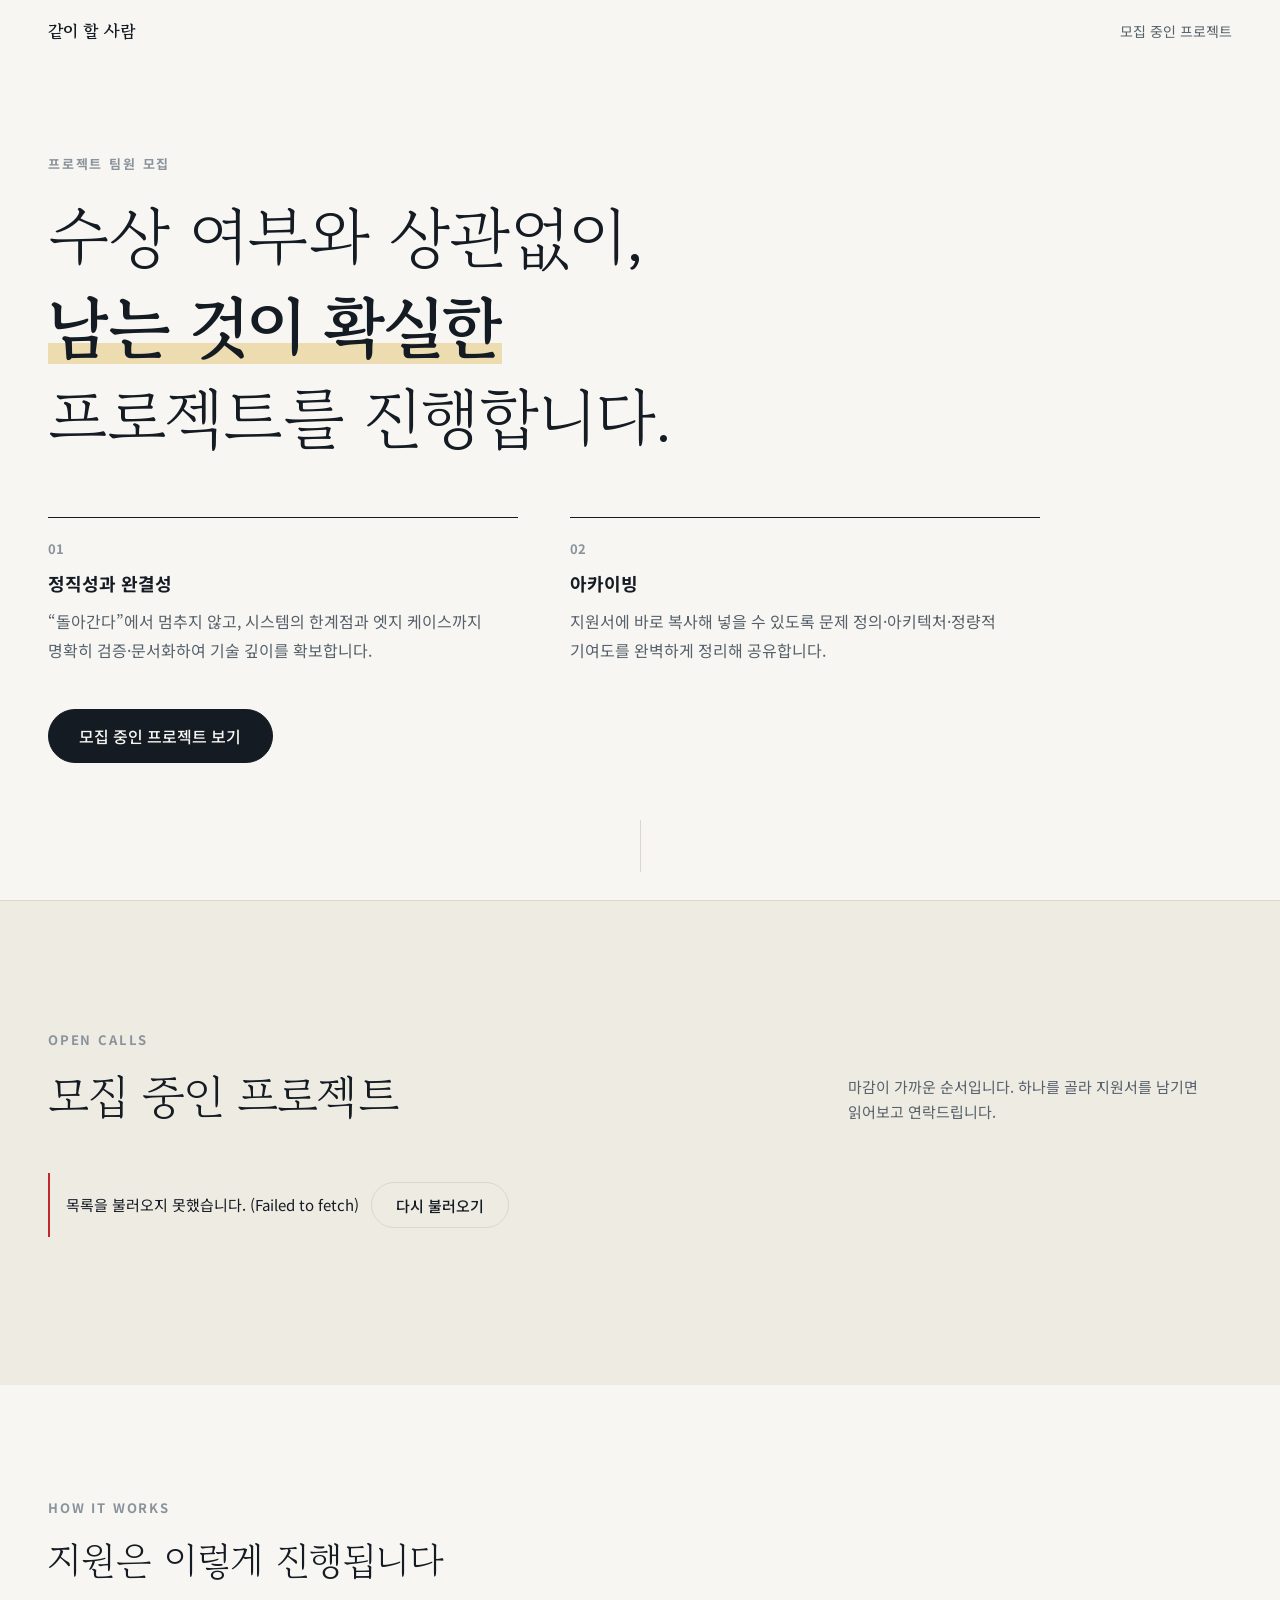
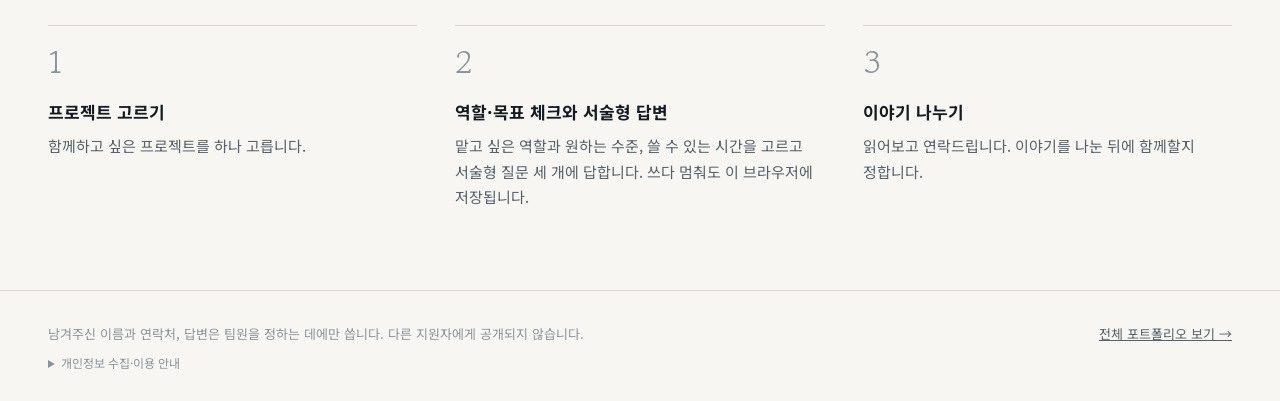
==== index.html @ 41fbf727 "홍보 전 정리: 운영자 태그·서술형 안내·개인정보 안내·목록 폴백, GAS replace 동기화(M열 봇표시) Co-Authored-By: Claude Opus 5 (1M cont" ====
<!doctype html>
<html lang="ko">
<head>
<meta charset="utf-8">
<meta name="viewport" content="width=device-width, initial-scale=1">
<title>같이 할 사람 — 프로젝트 팀원 모집</title>
<meta name="description" content="수상 여부와 상관없이, 남는 것이 확실한 프로젝트를 진행합니다. 모집 중인 프로젝트를 골라 지원해 주세요.">
<meta property="og:type" content="website">
<meta property="og:title" content="같이 할 사람 — 프로젝트 팀원 모집">
<meta property="og:description" content="수상 여부와 상관없이, 남는 것이 확실한 프로젝트를 진행합니다.">
<script>document.documentElement.className += " js";</script>
<link rel="stylesheet" href="https://fonts.googleapis.com/css2?family=Gowun+Batang:wght@400;700&family=Noto+Sans+KR:wght@400;500;700&display=swap">
<link rel="stylesheet" href="./css/styles.css?v=5">
</head>
<body>

<header class="nav">
  <div class="wrap nav__inner">
    <a class="nav__brand" href="./index.html">같이 할 사람</a>
    <a class="nav__link" href="#contests">모집 중인 프로젝트</a>
  </div>
</header>

<main>
  <section class="hero" id="top">
    <div class="wrap hero__inner">
      <p class="eyebrow" data-anim style="--d:0">프로젝트 팀원 모집</p>

      <h1 class="hero__title">
        <span class="line"><span data-anim style="--d:1">수상 여부와 상관없이,</span></span>
        <span class="line"><span data-anim style="--d:2"><em class="mark">남는 것이 확실한</em></span></span>
        <span class="line"><span data-anim style="--d:3">프로젝트를 진행합니다.</span></span>
      </h1>

      <div class="principles">
        <article class="principle" data-anim style="--d:5">
          <span class="principle__no">01</span>
          <h2 class="principle__title">정직성과 완결성</h2>
          <p class="principle__text">“돌아간다”에서 멈추지 않고, 시스템의 한계점과 엣지 케이스까지 명확히 검증·문서화하여 기술 깊이를 확보합니다.</p>
        </article>
        <article class="principle" data-anim style="--d:6">
          <span class="principle__no">02</span>
          <h2 class="principle__title">아카이빙</h2>
          <p class="principle__text">지원서에 바로 복사해 넣을 수 있도록 문제 정의·아키텍처·정량적 기여도를 완벽하게 정리해 공유합니다.</p>
        </article>
      </div>

      <!-- public-slot:operator -->

      <div class="hero__cta" data-anim style="--d:7">
        <a class="btn btn--lg" href="#contests">모집 중인 프로젝트 보기</a>
      </div>
    </div>
    <a class="scrollcue" href="#contests" aria-label="프로젝트 목록으로 내려가기"><span></span></a>
  </section>

  <section class="board" id="contests">
    <div class="wrap">
      <header class="board__head" data-reveal>
        <div>
          <p class="eyebrow">Open calls</p>
          <h2 class="board__title">모집 중인 프로젝트 <span class="board__count" id="board-count" hidden></span></h2>
        </div>
        <p class="board__lede">마감이 가까운 순서입니다. 하나를 골라 지원서를 남기면 읽어보고 연락드립니다.</p>
      </header>

      <p class="notice" id="list-state">목록을 불러오는 중입니다.</p>
      <ol class="cards" id="list" hidden></ol>
    </div>
  </section>

  <section class="flow">
    <div class="wrap">
      <header class="flow__head" data-reveal>
        <p class="eyebrow">How it works</p>
        <h2 class="flow__title">지원은 이렇게 진행됩니다</h2>
      </header>
      <ol class="flow__list">
        <li class="flow__item" data-reveal style="--i:0">
          <span class="flow__no">1</span>
          <h3>프로젝트 고르기</h3>
          <p>함께하고 싶은 프로젝트를 하나 고릅니다.</p>
        </li>
        <li class="flow__item" data-reveal style="--i:1">
          <span class="flow__no">2</span>
          <h3>역할·목표 체크와 서술형 답변</h3>
          <p>맡고 싶은 역할과 원하는 수준, 쓸 수 있는 시간을 고르고 서술형 질문 세 개에 답합니다. 쓰다 멈춰도 이 브라우저에 저장됩니다.</p>
        </li>
        <li class="flow__item" data-reveal style="--i:2">
          <span class="flow__no">3</span>
          <h3>이야기 나누기</h3>
          <p>읽어보고 연락드립니다. 이야기를 나눈 뒤에 함께할지 정합니다.</p>
        </li>
      </ol>
    </div>
  </section>
</main>

<footer class="foot">
  <div class="wrap foot__inner">
    <p>남겨주신 이름과 연락처, 답변은 팀원을 정하는 데에만 씁니다. 다른 지원자에게 공개되지 않습니다.</p>
    <details class="foot__privacy">
      <summary>개인정보 수집·이용 안내</summary>
      <p>수집 항목: 이름, 연락처, 학교·학과(선택), 지원 답변 · 이용 목적: 이 프로젝트의 팀 구성과 연락 ·
      제출 내용은 운영자만 보며 다른 지원자나 외부에 공개하지 않습니다 · 팀 구성이 끝나면 함께하지 않게 된 분의 정보는 삭제합니다 ·
      삭제를 원하시면 연락받으실 때 말씀해 주세요.</p>
    </details>
    <!-- friends-only:start -->
    <p><a href="https://euichanlee0608-svg.github.io/">전체 포트폴리오 보기 →</a></p>
    <!-- friends-only:end -->
  </div>
</footer>

<script src="./js/config.js?v=4"></script>
<script src="./js/api.js?v=4"></script>
<script src="./js/motion.js?v=4"></script>
<script src="./js/home.js?v=4"></script>

<!-- 방문 수집 비콘 — 단일 출처: ~/webstats/beacon.template.js (SITE 한 줄만 고친다) -->
<script>
(function(){
  var WEBAPP_URL = 'https://script.google.com/macros/s/AKfycby6J7xGChz7atOL6sVnbiWui8Z1lXVjeF8WUGTj3MXNgEn7EioTz8xZXb522vkAxkgeXA/exec';
  var SITE = 'contest_team';
  try {
    if (location.search.indexOf('owner=1') !== -1) {
      localStorage.setItem('__is_owner__', '1');            /* 내 방문은 이후 영구 제외 */
    } else if (localStorage.getItem('__is_owner__') !== '1'
               && location.protocol !== 'file:'             /* 로컬 헤드리스 테스트 차단 */
               && location.hostname !== 'localhost'
               && location.hostname !== '127.0.0.1') {
      var img = new Image();
      img.src = WEBAPP_URL
        + '?t=pv&s=' + encodeURIComponent(SITE)
        + '&p=' + encodeURIComponent(location.pathname + location.hash)
        + '&r=' + encodeURIComponent(document.referrer || 'direct')
        + '&v=' + encodeURIComponent(vid());
    }
  } catch (e) {}

  function vid(){
    try {
      var k = '__vid__', v = localStorage.getItem(k);
      if (!v) { v = Math.random().toString(36).slice(2) + Date.now().toString(36);
                localStorage.setItem(k, v); }
      return v;
    } catch (e) { return ''; }
  }
})();
</script>

</body>
</html>
---- css/styles.css ----
/* ─────────────────────────────────────────────────────────────
   공모전 팀 모집 — 스타일 단일 출처 (2026-09-14 개편)

   설계 원칙
   1. 첫 화면은 약속(카피)만 보여준다. 목록은 스크롤해서 넘어가는 별도 구역이다.
   2. 데스크톱은 넓게 쓴다 — 목록은 카드 격자, 지원 화면은 좌측 맥락 + 우측 질문 2단.
   3. 색 신호는 마감뿐이다. --signal 은 마감 임박에만 쓴다.
   4. 움직임은 '들어올 때 한 번'만. 반복·장식 애니메이션을 만들지 않는다(스크롤 안내 제외).
      움직임 줄이기를 켠 사람에게는 전부 끈다.
   5. 서체는 고운바탕(제목) + Noto Sans KR(본문) 그대로.
   ───────────────────────────────────────────────────────────── */

:root {
  color-scheme: light dark;

  --paper:   #F7F6F2;
  --paper-2: #EEEBE3;   /* 목록 구역 바탕 */
  --card:    #FFFFFF;
  --ink:     #141B23;
  --ink-soft:#56616B;
  --ink-faint:#8A939B;
  --rule:    #DCD7CC;
  --signal:  #C1272D;   /* 마감 임박 — 오직 이 용도 */
  --signal-bg: rgba(193, 39, 45, 0.08);
  --mark:    rgba(222, 184, 84, 0.42);
  --shadow:  0 22px 44px -28px rgba(20, 27, 35, 0.38);

  --f-serif: "Gowun Batang", Batang, "바탕", serif;
  --f-sans:  "Noto Sans KR", "Apple SD Gothic Neo", "Malgun Gothic", sans-serif;

  --wrap: 76rem;
  --gutter: clamp(1.25rem, 4vw, 3rem);
  --nav-h: 4rem;
  --ease: cubic-bezier(0.2, 0.7, 0.1, 1);
}

@media (prefers-color-scheme: dark) {
  :root:not([data-theme="light"]) {
    --paper:   #111519;
    --paper-2: #161B20;
    --card:    #1B2127;
    --ink:     #EAE8E2;
    --ink-soft:#A3ABB3;
    --ink-faint:#737C84;
    --rule:    #2A3037;
    --signal:  #EC7A70;
    --signal-bg: rgba(236, 122, 112, 0.12);
    --mark:    rgba(222, 184, 84, 0.26);
    --shadow:  0 22px 44px -28px rgba(0, 0, 0, 0.7);
  }
}
:root[data-theme="dark"] {
  --paper:   #111519;
  --paper-2: #161B20;
  --card:    #1B2127;
  --ink:     #EAE8E2;
  --ink-soft:#A3ABB3;
  --ink-faint:#737C84;
  --rule:    #2A3037;
  --signal:  #EC7A70;
  --signal-bg: rgba(236, 122, 112, 0.12);
  --mark:    rgba(222, 184, 84, 0.26);
  --shadow:  0 22px 44px -28px rgba(0, 0, 0, 0.7);
}

/* ── 바탕 ── */
*, *::before, *::after { box-sizing: border-box; }

html { font-size: 100%; -webkit-text-size-adjust: 100%; scroll-behavior: smooth; scroll-padding-top: var(--nav-h); }

body {
  margin: 0;
  background: var(--paper);
  color: var(--ink);
  font-family: var(--f-sans);
  font-size: 1rem;
  line-height: 1.7;
  word-break: keep-all;
  overflow-wrap: anywhere;
  -webkit-font-smoothing: antialiased;
  overflow-x: hidden;
}

img { max-width: 100%; }
a { color: inherit; }

:focus-visible { outline: 2px solid var(--ink); outline-offset: 3px; border-radius: 2px; }

.sr-only {
  position: absolute; width: 1px; height: 1px; overflow: hidden;
  clip: rect(0 0 0 0); white-space: nowrap;
}

.wrap {
  width: 100%;
  max-width: calc(var(--wrap) + var(--gutter) * 2);
  margin: 0 auto;
  padding-left: var(--gutter);
  padding-right: var(--gutter);
}

.eyebrow {
  margin: 0 0 1rem;
  font-size: 0.8125rem;
  font-weight: 700;
  letter-spacing: 0.14em;
  text-transform: uppercase;
  color: var(--ink-faint);
}

/* ── 단추 ── */
.btn {
  display: inline-flex;
  align-items: center;
  justify-content: center;
  gap: 0.5em;
  font-family: var(--f-sans);
  font-size: 0.9375rem;
  font-weight: 500;
  line-height: 1;
  padding: 0.95em 1.6em;
  border: 1px solid var(--ink);
  border-radius: 999px;
  background: var(--ink);
  color: var(--paper);
  text-decoration: none;
  cursor: pointer;
  transition: transform 0.25s var(--ease), opacity 0.2s ease;
}
.btn:hover { transform: translateY(-2px); }
.btn[disabled] { opacity: 0.35; cursor: not-allowed; transform: none; }
.btn--lg { font-size: 1rem; padding: 1.1em 1.9em; }
.btn--ghost { background: transparent; color: var(--ink); border-color: var(--rule); }
.btn--ghost:hover { border-color: var(--ink); }

/* ── 머리말 막대 ── */
.nav {
  position: fixed;
  top: 0; left: 0; right: 0;
  z-index: 50;
  height: var(--nav-h);
  transition: background-color 0.3s ease, border-color 0.3s ease;
  border-bottom: 1px solid transparent;
}
.nav.is-scrolled, .nav--solid {
  background: color-mix(in srgb, var(--paper) 86%, transparent);
  -webkit-backdrop-filter: blur(14px);
  backdrop-filter: blur(14px);
  border-bottom-color: var(--rule);
}
.nav__inner { height: 100%; display: flex; align-items: center; justify-content: space-between; gap: 1rem; }
.nav__brand { font-family: var(--f-serif); font-weight: 700; font-size: 1.0625rem; text-decoration: none; }
.nav__link { font-size: 0.875rem; color: var(--ink-soft); text-decoration: none; transition: color 0.2s; }
.nav__link:hover { color: var(--ink); }

/* ── 첫 화면 ── */
.hero {
  position: relative;
  min-height: 100vh;
  min-height: 100svh;
  display: flex;
  align-items: center;
  padding-top: calc(var(--nav-h) + 3rem);
  padding-bottom: 6rem;
}

.hero__title {
  font-family: var(--f-serif);
  font-weight: 400;
  font-size: clamp(2.1rem, 5.2vw, 4.5rem);
  line-height: 1.3;
  letter-spacing: -0.02em;
  margin: 0;
}
.hero__title .line { display: block; overflow: hidden; padding-bottom: 0.06em; }
.hero__title .line > span { display: block; }

.mark {
  font-style: normal;
  font-weight: 700;
  background-image: linear-gradient(var(--mark), var(--mark));
  background-repeat: no-repeat;
  background-position: 0 88%;
  background-size: 100% 0.32em;
}

.principles {
  display: grid;
  grid-template-columns: repeat(2, minmax(0, 1fr));
  gap: clamp(1.5rem, 4vw, 4rem);
  max-width: 62rem;
  margin-top: clamp(2.5rem, 6vh, 4.5rem);
}
.principle { border-top: 1px solid var(--ink); padding-top: 1.25rem; }
.principle__no {
  display: block;
  font-size: 0.8125rem;
  font-weight: 700;
  color: var(--ink-faint);
  font-variant-numeric: tabular-nums;
  margin-bottom: 0.5rem;
}
.principle__title { font-size: 1.125rem; font-weight: 700; margin: 0 0 0.5rem; }
.principle__text { margin: 0; color: var(--ink-soft); font-size: 1rem; line-height: 1.8; }

.hero__cta { margin-top: clamp(2.25rem, 5vh, 3.5rem); }

.scrollcue {
  position: absolute;
  left: 50%;
  bottom: 1.75rem;
  width: 1px;
  height: 3.25rem;
  background: var(--rule);
  overflow: hidden;
  transform: translateX(-50%);
}
.scrollcue span {
  position: absolute;
  left: 0; top: -40%;
  width: 1px; height: 40%;
  background: var(--ink);
  animation: cue 2.2s var(--ease) infinite;
}
@keyframes cue { to { top: 100%; } }

/* 첫 화면 입장: 제목은 줄마다 아래에서 올라오고, 나머지는 옅게 떠오른다 */
.js [data-anim] {
  animation: fadeUp 0.9s var(--ease) both;
  animation-delay: calc(var(--d, 0) * 110ms + 120ms);
}
.js .line > [data-anim] { animation-name: lineUp; animation-duration: 1s; }
@keyframes fadeUp { from { opacity: 0; transform: translateY(18px); } to { opacity: 1; transform: none; } }
@keyframes lineUp { from { transform: translateY(105%); } to { transform: none; } }
.js .mark { animation: markIn 0.9s var(--ease) both; animation-delay: 0.9s; }
@keyframes markIn { from { background-size: 0 0.32em; } to { background-size: 100% 0.32em; } }

/* 스크롤 입장 */
.js [data-reveal] {
  opacity: 0;
  transform: translateY(26px);
  transition: opacity 0.8s var(--ease), transform 0.8s var(--ease);
  transition-delay: calc(var(--i, 0) * 80ms);
}
.js [data-reveal].is-in { opacity: 1; transform: none; }

/* ── 목록 구역 ── */
.board {
  background: var(--paper-2);
  border-top: 1px solid var(--rule);
  padding-top: clamp(4.5rem, 10vw, 8rem);
  padding-bottom: clamp(4.5rem, 10vw, 8rem);
}
.board__head {
  display: grid;
  grid-template-columns: minmax(0, 1fr) minmax(0, 24rem);
  align-items: end;
  gap: 1.5rem 3rem;
  margin-bottom: clamp(2rem, 4vw, 3rem);
}
.board__title {
  font-family: var(--f-serif);
  font-weight: 400;
  font-size: clamp(1.9rem, 3.6vw, 3rem);
  line-height: 1.25;
  letter-spacing: -0.015em;
  margin: 0;
}
.board__count {
  font-family: var(--f-sans);
  font-size: 0.45em;
  font-weight: 700;
  color: var(--ink-faint);
  vertical-align: middle;
  margin-left: 0.4em;
}
.board__lede { margin: 0; color: var(--ink-soft); font-size: 0.9375rem; }

.cards {
  list-style: none;
  margin: 0;
  padding: 0;
  display: grid;
  grid-template-columns: repeat(auto-fill, minmax(min(100%, 21rem), 1fr));
  gap: 1.25rem;
}

.card {
  display: flex;
  flex-direction: column;
  background: var(--card);
  border: 1px solid var(--rule);
  border-radius: 1rem;
  padding: 1.5rem 1.5rem 1.25rem;
  min-width: 0;
}
.js .card[data-reveal] {
  transition: opacity 0.8s var(--ease), transform 0.8s var(--ease), box-shadow 0.35s ease, border-color 0.35s ease;
}
.card:hover { border-color: var(--ink-faint); box-shadow: var(--shadow); }
.js .card.is-in:hover { transform: translateY(-4px); transition-delay: 0s; }

.card__top { display: flex; align-items: center; justify-content: space-between; gap: 0.75rem; margin-bottom: 1rem; }

.badge {
  display: inline-block;
  font-size: 0.8125rem;
  font-weight: 700;
  line-height: 1;
  padding: 0.45em 0.75em;
  border-radius: 999px;
  background: var(--paper-2);
  color: var(--ink);
  font-variant-numeric: tabular-nums;
  white-space: nowrap;
}
.badge[data-urgent="1"] { color: var(--signal); background: var(--signal-bg); }

.card__date { font-size: 0.8125rem; color: var(--ink-faint); white-space: nowrap; }

.card__title {
  font-family: var(--f-serif);
  font-weight: 700;
  font-size: 1.25rem;
  line-height: 1.45;
  margin: 0 0 0.6rem;
  display: -webkit-box;
  -webkit-line-clamp: 3;
  -webkit-box-orient: vertical;
  overflow: hidden;
}
.card__elig, .card__summary, .card__note {
  margin: 0 0 0.6rem;
  font-size: 0.875rem;
  line-height: 1.65;
  color: var(--ink-soft);
  display: -webkit-box;
  -webkit-box-orient: vertical;
  overflow: hidden;
}
.card__elig { -webkit-line-clamp: 2; }
.card__elig::before { content: "대상 · "; color: var(--ink-faint); }
.card__summary { -webkit-line-clamp: 3; }
.card__note { -webkit-line-clamp: 4; color: var(--ink); }

.card__actions {
  margin-top: auto;
  padding-top: 1rem;
  border-top: 1px solid var(--rule);
  display: flex;
  align-items: center;
  justify-content: space-between;
  gap: 1rem;
}
.card__apply { font-weight: 700; font-size: 0.9375rem; text-decoration: none; }
.card__apply::after { content: "→"; display: inline-block; margin-left: 0.4em; transition: transform 0.25s var(--ease); }
.card:hover .card__apply::after, .card__apply:hover::after { transform: translateX(4px); }
.card__source { font-size: 0.8125rem; color: var(--ink-faint); text-decoration: none; }
.card__source::after { content: " ↗"; }
.card__source:hover { color: var(--ink); }

/* ── 진행 방식 ── */
.flow { padding-top: clamp(4.5rem, 10vw, 7rem); padding-bottom: clamp(3rem, 8vw, 5rem); }
.flow__head { margin-bottom: 2.5rem; }
.flow__title {
  font-family: var(--f-serif);
  font-weight: 400;
  font-size: clamp(1.6rem, 3vw, 2.4rem);
  line-height: 1.3;
  margin: 0;
}
.flow__list {
  list-style: none;
  margin: 0;
  padding: 0;
  display: grid;
  grid-template-columns: repeat(3, minmax(0, 1fr));
  gap: clamp(1.5rem, 3vw, 3rem);
}
.flow__item { border-top: 1px solid var(--rule); padding-top: 1.25rem; }
.flow__no { font-family: var(--f-serif); font-size: 2rem; line-height: 1; color: var(--ink-faint); }
.flow__item h3 { font-size: 1.0625rem; margin: 0.9rem 0 0.4rem; }
.flow__item p { margin: 0; font-size: 0.9375rem; color: var(--ink-soft); }

/* ── 빈 상태 / 오류 ── */
.notice {
  border-left: 2px solid var(--rule);
  padding: 0.6rem 0 0.6rem 1rem;
  margin: 0 0 1.25rem;
  font-size: 0.9375rem;
  color: var(--ink-soft);
  max-width: 36rem;
}
.notice--bad { border-left-color: var(--signal); color: var(--ink); }

/* ── 꼬리말 ── */
.foot { border-top: 1px solid var(--rule); padding-top: 2rem; padding-bottom: 3rem; font-size: 0.8125rem; color: var(--ink-faint); }
.foot__inner { display: flex; justify-content: space-between; align-items: baseline; gap: 0.5rem 2rem; flex-wrap: wrap; }
.foot p { margin: 0; }
.foot a { color: var(--ink-soft); }

/* ── 지원 화면: 좌측 맥락 + 우측 질문 ── */
.apply {
  display: grid;
  grid-template-columns: minmax(0, 20rem) minmax(0, 1fr);
  gap: clamp(2rem, 6vw, 6rem);
  align-items: start;
  padding-top: calc(var(--nav-h) + 3.5rem);
  padding-bottom: 5rem;
  min-height: 80vh;
}
.apply__side { position: sticky; top: calc(var(--nav-h) + 2rem); }
.apply__main { min-width: 0; max-width: 44rem; }

.ctx__title { font-family: var(--f-serif); font-weight: 700; font-size: 1.375rem; line-height: 1.45; margin: 0 0 0.75rem; }
.ctx__meta { display: flex; align-items: center; flex-wrap: wrap; gap: 0.5rem 1rem; margin: 0; font-size: 0.8125rem; }
.ctx__source { color: var(--ink-faint); text-decoration: none; }
.ctx__source::after { content: " ↗"; }
.ctx__source:hover { color: var(--ink); }
.ctx__note { margin: 1rem 0 0; font-size: 0.875rem; color: var(--ink-soft); }

.progress { height: 3px; background: var(--rule); border-radius: 3px; margin: 1.75rem 0 1.25rem; overflow: hidden; }
.progress__bar { height: 100%; width: 0; background: var(--ink); border-radius: 3px; transition: width 0.5s var(--ease); }

.stepper { list-style: none; margin: 0; padding: 0; counter-reset: st; }
.stepper__item {
  counter-increment: st;
  display: flex;
  align-items: center;
  gap: 0.75rem;
  padding: 0.4rem 0;
  font-size: 0.875rem;
  color: var(--ink-faint);
  transition: color 0.3s;
}
.stepper__item::before {
  content: counter(st);
  display: inline-grid;
  place-items: center;
  width: 1.6rem; height: 1.6rem;
  border-radius: 50%;
  border: 1px solid var(--rule);
  font-size: 0.75rem;
  font-variant-numeric: tabular-nums;
  transition: background-color 0.3s, border-color 0.3s, color 0.3s;
}
.stepper__item.is-current { color: var(--ink); font-weight: 700; }
.stepper__item.is-current::before { border-color: var(--ink); }
.stepper__item.is-done { color: var(--ink-soft); }
.stepper__item.is-done::before { content: "✓"; background: var(--ink); border-color: var(--ink); color: var(--paper); }

/* 한 화면에 한 가지 */
.step { padding-bottom: 1rem; }
.js .step:not([hidden]) { animation: stepIn 0.55s var(--ease) both; }
@keyframes stepIn { from { opacity: 0; transform: translateX(22px); } to { opacity: 1; transform: none; } }

.step__progress { font-size: 0.8125rem; font-weight: 700; color: var(--ink-faint); font-variant-numeric: tabular-nums; margin: 0 0 1rem; }
.step__q {
  font-family: var(--f-serif);
  font-weight: 400;
  font-size: clamp(1.6rem, 3vw, 2.25rem);
  line-height: 1.4;
  letter-spacing: -0.01em;
  margin: 0 0 0.75rem;
  text-wrap: balance;
}
.step__q:focus { outline: none; }
.step__help { font-size: 0.9375rem; color: var(--ink-soft); margin: 0 0 2rem; max-width: 36rem; }

/* 선택지 */
.choices { border: 0; padding: 0; margin: 0 0 1.75rem; min-width: 0; }
.choices__legend { font-size: 0.875rem; font-weight: 700; color: var(--ink-soft); margin-bottom: 0.75rem; padding: 0; }
.choices__list--cards { display: grid; gap: 0.625rem; }
.choices__list--chips { display: flex; flex-wrap: wrap; gap: 0.5rem; }

.choice { position: relative; display: block; cursor: pointer; }
.choice input { position: absolute; opacity: 0; width: 1px; height: 1px; margin: 0; }
.choice__body {
  position: relative;
  display: block;
  background: var(--card);
  border: 1px solid var(--rule);
  border-radius: 0.875rem;
  padding: 1rem 1.15rem 1rem 3.1rem;
  transition: border-color 0.2s, box-shadow 0.2s, background-color 0.2s, transform 0.2s var(--ease);
}
.choice__body::before {
  content: "";
  position: absolute;
  left: 1.15rem;
  top: 1.2rem;
  width: 1.1rem; height: 1.1rem;
  border: 1.5px solid var(--ink-faint);
  border-radius: 50%;
  transition: border-color 0.2s, box-shadow 0.2s, background-color 0.2s;
}
.choice input[type="checkbox"] + .choice__body::before { border-radius: 0.3rem; }
.choice:hover .choice__body { border-color: var(--ink-faint); }
.choice input:checked + .choice__body { border-color: var(--ink); box-shadow: inset 0 0 0 1px var(--ink); }
.choice input[type="radio"]:checked + .choice__body::before { border-color: var(--ink); box-shadow: inset 0 0 0 0.25rem var(--card); background: var(--ink); }
.choice input[type="checkbox"]:checked + .choice__body::before { border-color: var(--ink); background: var(--ink); }
.choice input[type="checkbox"]:checked + .choice__body::after {
  content: "";
  position: absolute;
  left: 1.5rem; top: 1.38rem;
  width: 0.38rem; height: 0.62rem;
  border: solid var(--card);
  border-width: 0 2px 2px 0;
  transform: rotate(45deg);
}
.choice input:focus-visible + .choice__body { outline: 2px solid var(--ink); outline-offset: 2px; }
.choice__label { display: block; font-weight: 700; font-size: 1rem; line-height: 1.5; }
.choice__desc { display: block; font-size: 0.875rem; color: var(--ink-soft); line-height: 1.6; margin-top: 0.15rem; }

.choices__list--chips .choice__body { border-radius: 999px; padding: 0.6rem 1rem 0.6rem 2.45rem; }
.choices__list--chips .choice__body::before { left: 0.95rem; top: 50%; margin-top: -0.5rem; width: 1rem; height: 1rem; }
.choices__list--chips .choice input[type="checkbox"]:checked + .choice__body::after { left: 1.28rem; top: 50%; margin-top: -0.36rem; }
.choices__list--chips .choice__label { font-weight: 500; font-size: 0.9375rem; }
.choices__list--chips .choice input:checked + .choice__label,
.choices__list--chips .choice input:checked + .choice__body .choice__label { font-weight: 700; }

/* 입력 */
.sheet {
  display: block;
  width: 100%;
  min-height: 14rem;
  resize: vertical;
  background: var(--card);
  color: var(--ink);
  border: 1px solid var(--rule);
  border-radius: 0.875rem;
  padding: 1.25rem;
  font-family: var(--f-sans);
  font-size: 1rem;          /* iOS 확대 방지를 위해 16px 미만으로 내리지 않는다 */
  line-height: 1.8;
  word-break: keep-all;
  overflow-wrap: anywhere;
  transition: border-color 0.2s;
}
.sheet--short { min-height: 6rem; }
.sheet:focus-visible { outline: none; border-color: var(--ink); box-shadow: inset 0 0 0 1px var(--ink); }
.sheet::placeholder { color: var(--ink-faint); }

.sheet-foot {
  display: flex;
  justify-content: space-between;
  gap: 1rem;
  font-size: 0.8125rem;
  color: var(--ink-faint);
  font-variant-numeric: tabular-nums;
  margin-top: 0.5rem;
  min-height: 1.5em;
}
.sheet-foot__count[data-over="1"] { color: var(--signal); }

.field { margin: 0 0 1.5rem; max-width: 30rem; }
.field--wide { max-width: none; margin-bottom: 0; }
.field__label { display: block; font-size: 0.9375rem; font-weight: 700; margin: 0 0 0.5rem; }
.field__hint { display: block; font-size: 0.8125rem; color: var(--ink-faint); font-weight: 400; margin-top: 0.1rem; }
.field__input {
  width: 100%;
  background: var(--card);
  color: var(--ink);
  border: 1px solid var(--rule);
  border-radius: 0.75rem;
  padding: 0.85em 1em;
  font-family: var(--f-sans);
  font-size: 1rem;          /* iOS 확대 방지 */
  line-height: 1.5;
  transition: border-color 0.2s;
}
.field__input:focus-visible { outline: none; border-color: var(--ink); box-shadow: inset 0 0 0 1px var(--ink); }

.step__nav { display: flex; gap: 0.75rem; align-items: center; margin-top: 2rem; }
.step__nav .btn { min-width: 7.5rem; }

/* ── 태블릿 이하 ── */
@media (max-width: 860px) {
  .principles, .flow__list { grid-template-columns: 1fr; }
  .board__head { grid-template-columns: 1fr; }
  .apply { grid-template-columns: 1fr; gap: 1.5rem; padding-top: calc(var(--nav-h) + 1.75rem); }
  .apply__side { position: static; border-bottom: 1px solid var(--rule); padding-bottom: 1.25rem; }
  .stepper { display: none; }
  .progress { margin: 1.25rem 0 0; }
}

/* ── 폰 ── */
@media (max-width: 640px) {
  :root { --nav-h: 3.5rem; }
  .hero { padding-top: calc(var(--nav-h) + 2rem); padding-bottom: 5rem; align-items: flex-start; }
  .hero__title { font-size: clamp(1.85rem, 8.4vw, 2.4rem); }
  .principles { gap: 1.25rem; }
  .principle__text { font-size: 0.9375rem; }
  .hero__cta .btn { width: 100%; }
  .card { padding: 1.25rem 1.25rem 1rem; }
  .step__nav { flex-direction: column-reverse; align-items: stretch; }
  .step__nav .btn { width: 100%; }
  .choice__body { padding: 0.9rem 1rem 0.9rem 2.9rem; }
  .choice__body::before { left: 1rem; top: 1.1rem; }
  .choice input[type="checkbox"]:checked + .choice__body::after { left: 1.35rem; top: 1.28rem; }
  .foot__inner { flex-direction: column; }
}

@media (max-height: 640px) { .scrollcue { display: none; } }

@media (prefers-reduced-motion: reduce) {
  html { scroll-behavior: auto; }
  *, *::before, *::after {
    animation-duration: 0.01ms !important;
    animation-delay: 0ms !important;
    animation-iteration-count: 1 !important;
    transition-duration: 0.01ms !important;
    transition-delay: 0ms !important;
  }
}

/* ── 운영자 이력 (공개판 recruit-lab 에만 들어간다 — tools/build_public.py) ── */
.operator {
  max-width: 62rem;
  margin-top: clamp(2rem, 5vh, 3rem);
  padding-top: 1.25rem;
  border-top: 1px solid var(--rule);
}
.operator__title { font-size: 0.8125rem; font-weight: 700; letter-spacing: 0.08em; color: var(--ink-faint); margin: 0 0 0.9rem; }
.operator__list { list-style: none; margin: 0; padding: 0; display: grid; gap: 0.55rem; }
.operator__list li {
  display: grid;
  grid-template-columns: 4.5rem minmax(0, 1fr);
  gap: 0.75rem;
  align-items: baseline;
  font-size: 0.9375rem;
  line-height: 1.6;
  color: var(--ink-soft);
}
.operator__tag {
  justify-self: start;
  font-size: 0.75rem;
  font-weight: 700;
  line-height: 1.4;
  color: var(--ink);
  background: var(--paper-2);
  border-radius: 999px;
  padding: 0.2em 0.65em;
  white-space: nowrap;
}
@media (max-width: 640px) {
  .operator__list li { grid-template-columns: 1fr; gap: 0.2rem; }
}

/* ── 서술형 시작 안내 · 개인정보 안내(2026-09-15) ── */
.step__intro {
  margin: 0 0 1.25rem;
  padding: 0.75rem 1rem;
  border-radius: 0.75rem;
  background: var(--paper-2);
  font-size: 0.875rem;
  line-height: 1.7;
  color: var(--ink);
  max-width: 40rem;
}
.foot__privacy { flex-basis: 100%; order: 3; font-size: 0.75rem; color: var(--ink-faint); }
.foot__privacy summary { cursor: pointer; width: fit-content; }
.foot__privacy p { margin: 0.5rem 0 0; max-width: 46rem; line-height: 1.7; }
.operator__list li { grid-template-columns: 5.25rem minmax(0, 1fr); }
@media (max-width: 640px) { .operator__list li { grid-template-columns: 1fr; } }
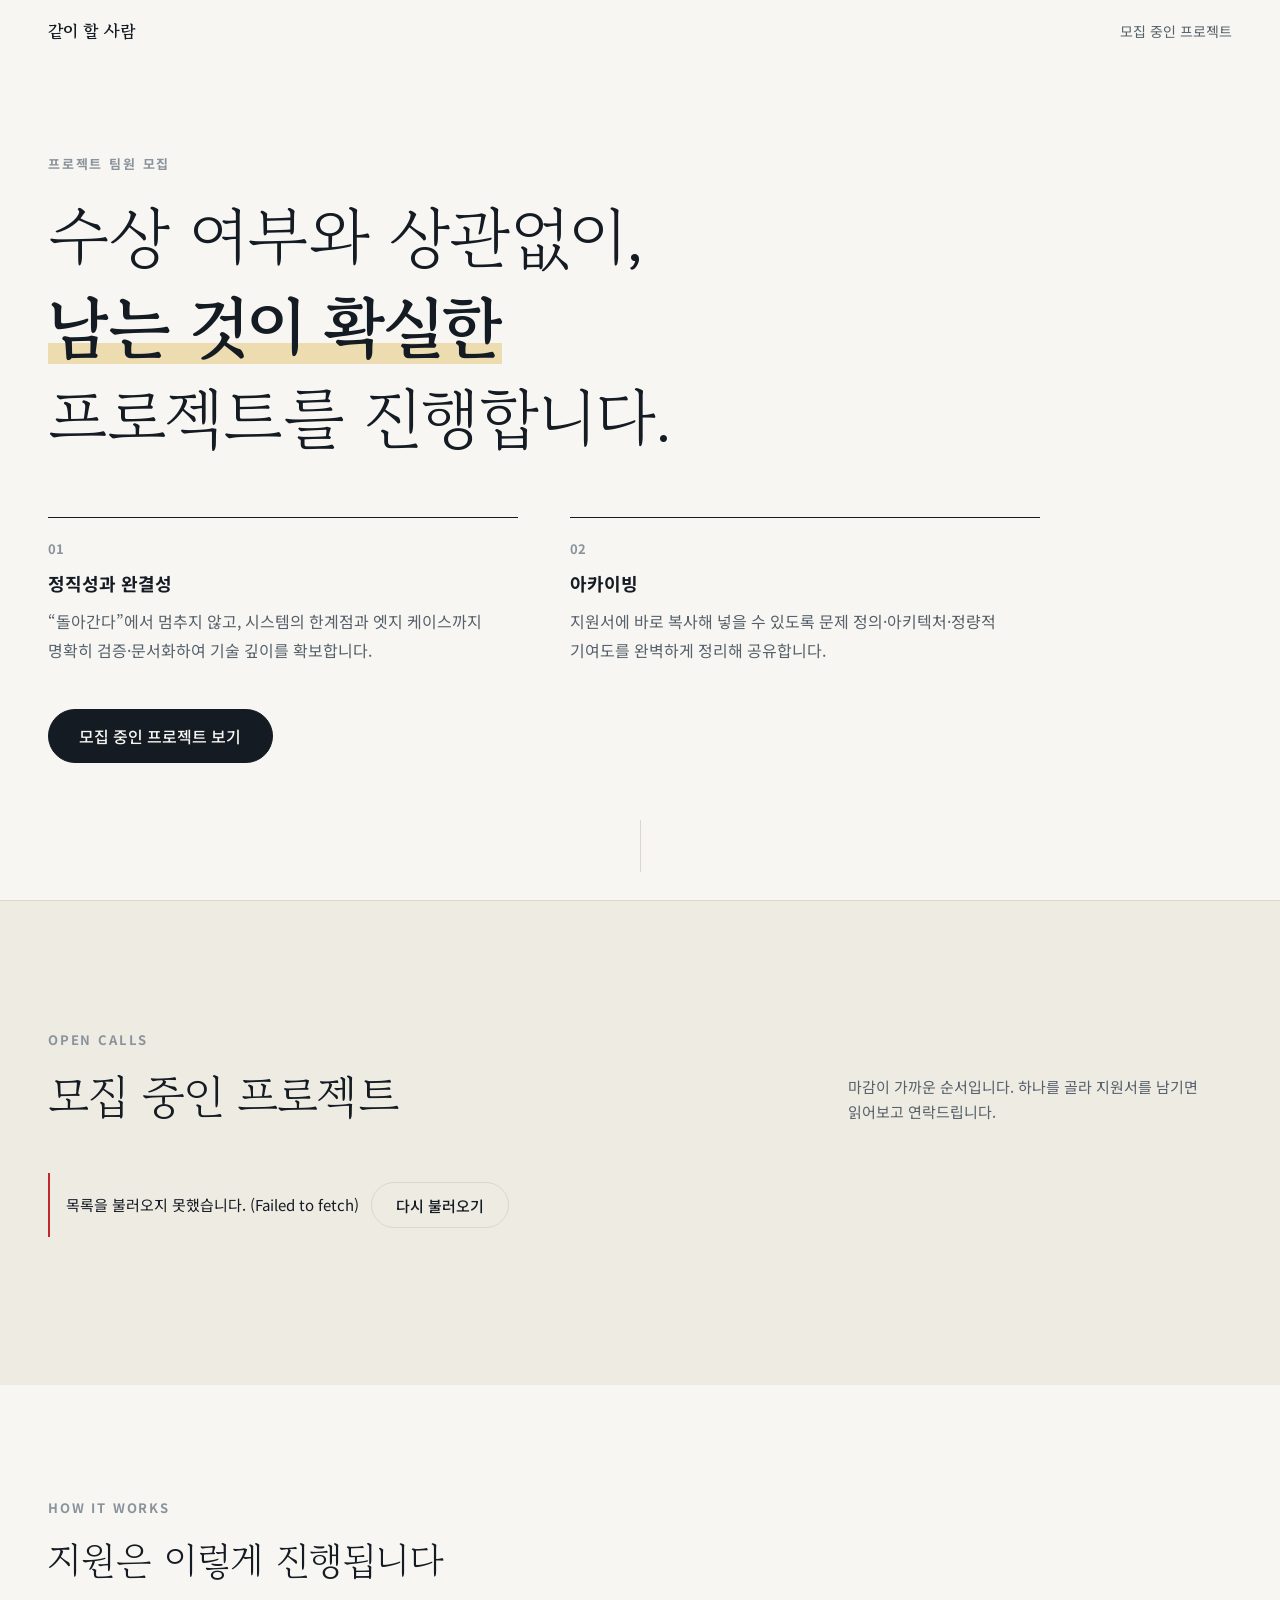
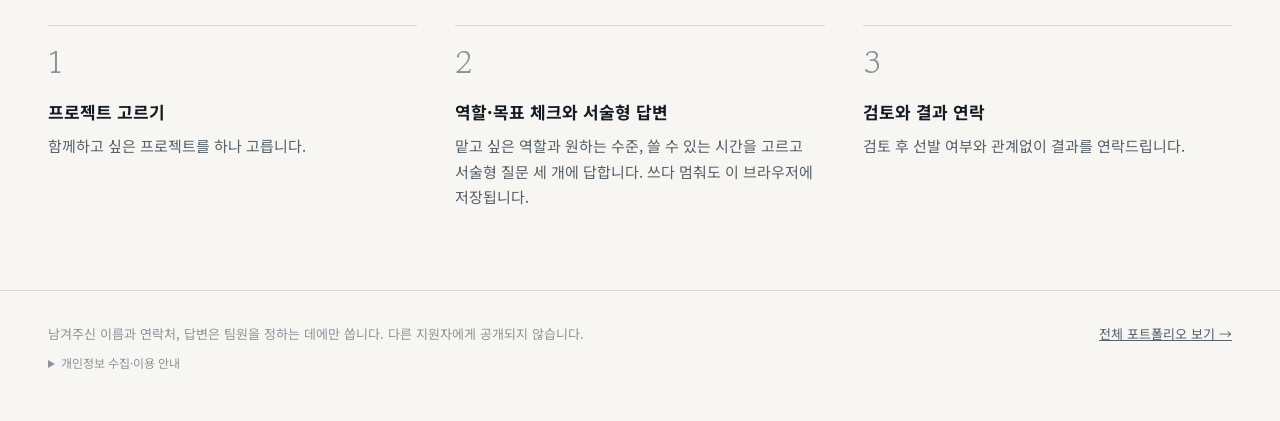
==== commit a8c17f7c: "선발 톤 정리: 소속 표기, 결과 연락 약속, 서술형 '최대한 자세히' + ROADMAP 0장 오너 입장 Co-Authored-By: Claude Opus 5 (1M context" ====
--- a/index.html
+++ b/index.html
@@ -88,8 +88,8 @@
         </li>
         <li class="flow__item" data-reveal style="--i:2">
           <span class="flow__no">3</span>
-          <h3>이야기 나누기</h3>
-          <p>읽어보고 연락드립니다. 이야기를 나눈 뒤에 함께할지 정합니다.</p>
+          <h3>검토와 결과 연락</h3>
+          <p>검토 후 선발 여부와 관계없이 결과를 연락드립니다.</p>
         </li>
       </ol>
     </div>
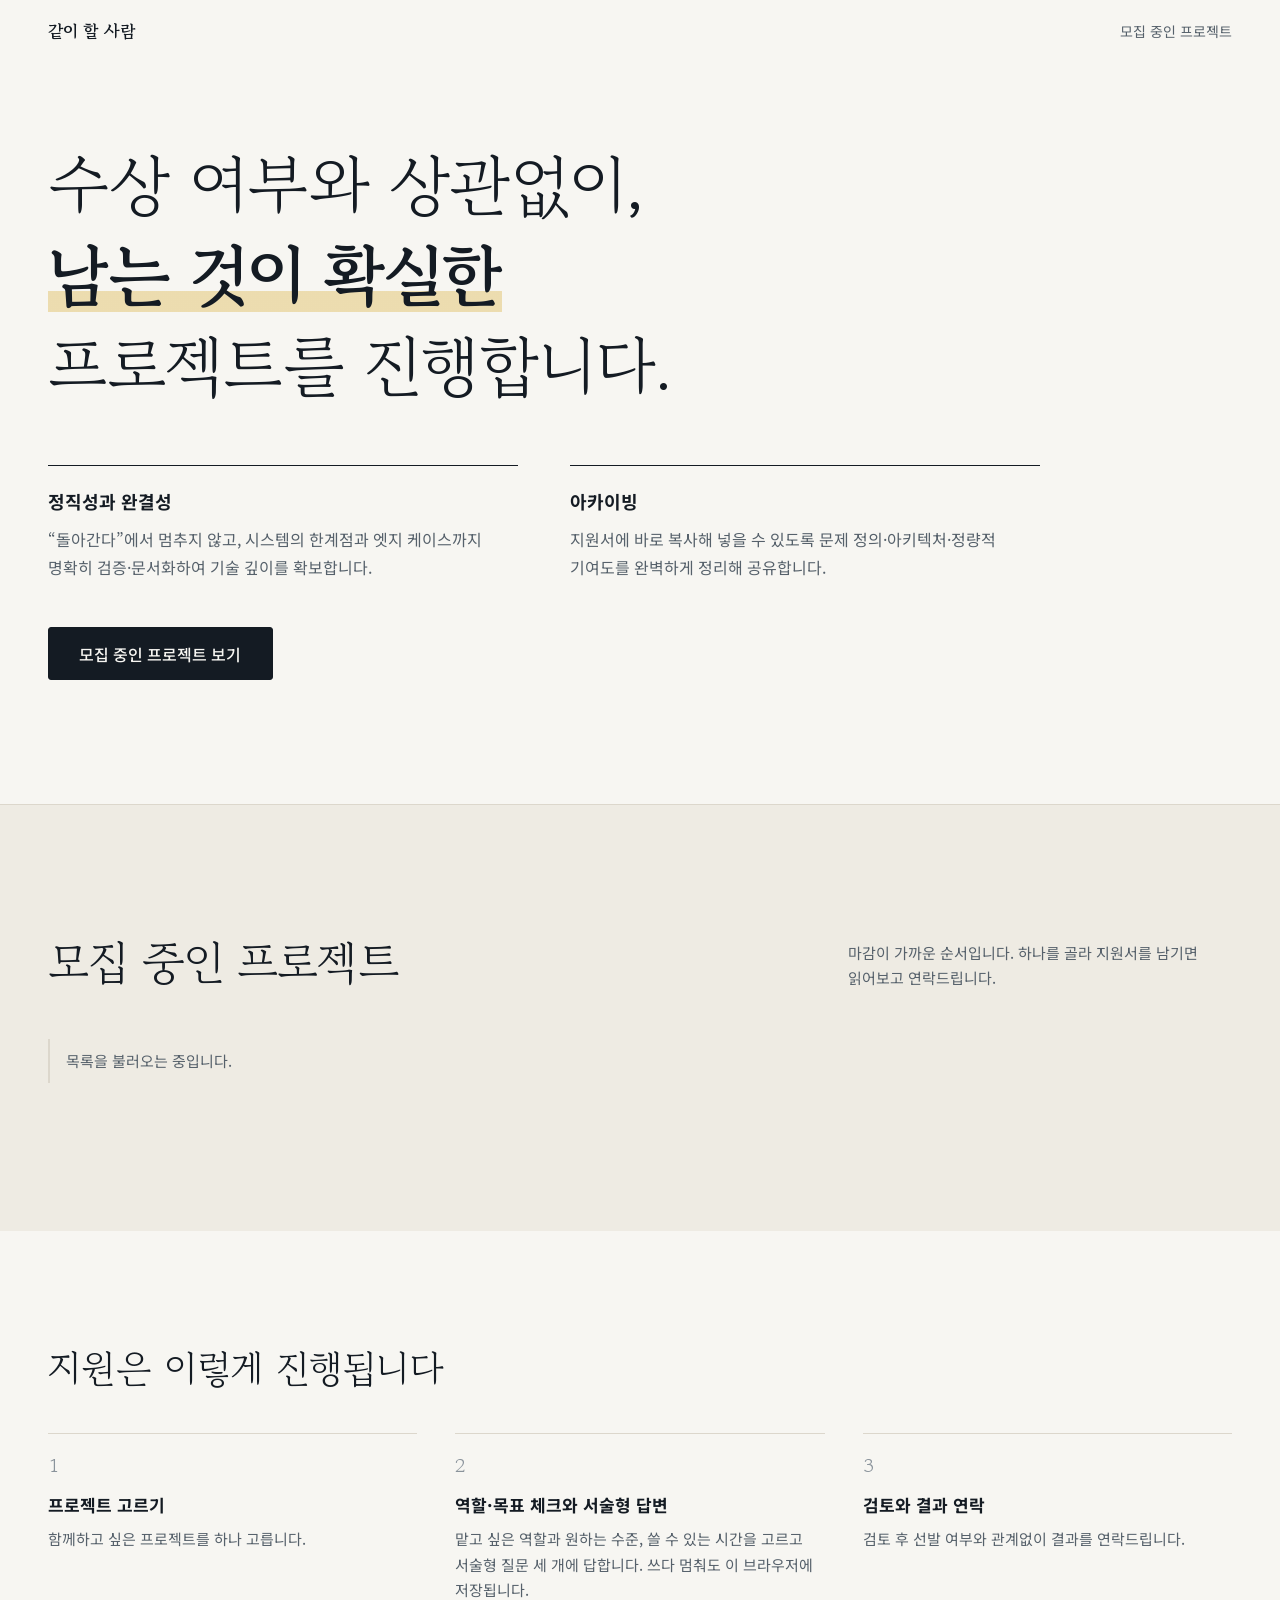
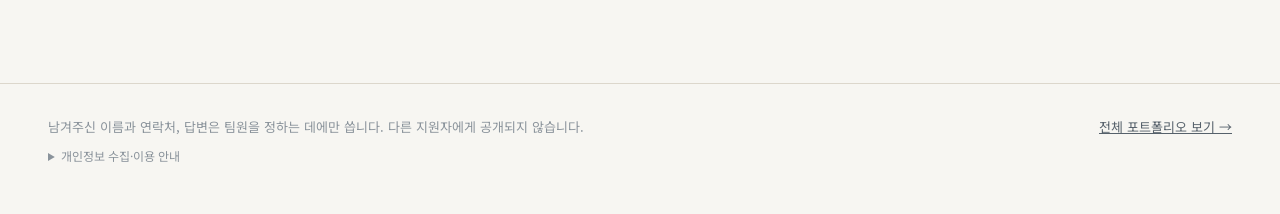
==== commit acf0046a: "디자인 도서관 적용: 목록 카드→헤어라인 행, 알약·eyebrow·번호·스크롤선·이모지 제거, 입력/선택지 박스→선 처리 Co-Authored-By: Claude Code <nor" ====
--- a/index.html
+++ b/index.html
@@ -10,7 +10,7 @@
 <meta property="og:description" content="수상 여부와 상관없이, 남는 것이 확실한 프로젝트를 진행합니다.">
 <script>document.documentElement.className += " js";</script>
 <link rel="stylesheet" href="https://fonts.googleapis.com/css2?family=Gowun+Batang:wght@400;700&family=Noto+Sans+KR:wght@400;500;700&display=swap">
-<link rel="stylesheet" href="./css/styles.css?v=5">
+<link rel="stylesheet" href="./css/styles.css?v=6">
 </head>
 <body>
 
@@ -24,8 +24,6 @@
 <main>
   <section class="hero" id="top">
     <div class="wrap hero__inner">
-      <p class="eyebrow" data-anim style="--d:0">프로젝트 팀원 모집</p>
-
       <h1 class="hero__title">
         <span class="line"><span data-anim style="--d:1">수상 여부와 상관없이,</span></span>
         <span class="line"><span data-anim style="--d:2"><em class="mark">남는 것이 확실한</em></span></span>
@@ -34,12 +32,10 @@
 
       <div class="principles">
         <article class="principle" data-anim style="--d:5">
-          <span class="principle__no">01</span>
           <h2 class="principle__title">정직성과 완결성</h2>
           <p class="principle__text">“돌아간다”에서 멈추지 않고, 시스템의 한계점과 엣지 케이스까지 명확히 검증·문서화하여 기술 깊이를 확보합니다.</p>
         </article>
         <article class="principle" data-anim style="--d:6">
-          <span class="principle__no">02</span>
           <h2 class="principle__title">아카이빙</h2>
           <p class="principle__text">지원서에 바로 복사해 넣을 수 있도록 문제 정의·아키텍처·정량적 기여도를 완벽하게 정리해 공유합니다.</p>
         </article>
@@ -51,28 +47,25 @@
         <a class="btn btn--lg" href="#contests">모집 중인 프로젝트 보기</a>
       </div>
     </div>
-    <a class="scrollcue" href="#contests" aria-label="프로젝트 목록으로 내려가기"><span></span></a>
   </section>
 
   <section class="board" id="contests">
     <div class="wrap">
       <header class="board__head" data-reveal>
         <div>
-          <p class="eyebrow">Open calls</p>
           <h2 class="board__title">모집 중인 프로젝트 <span class="board__count" id="board-count" hidden></span></h2>
         </div>
         <p class="board__lede">마감이 가까운 순서입니다. 하나를 골라 지원서를 남기면 읽어보고 연락드립니다.</p>
       </header>
 
       <p class="notice" id="list-state">목록을 불러오는 중입니다.</p>
-      <ol class="cards" id="list" hidden></ol>
+      <ol class="posts" id="list" hidden></ol>
     </div>
   </section>
 
   <section class="flow">
     <div class="wrap">
       <header class="flow__head" data-reveal>
-        <p class="eyebrow">How it works</p>
         <h2 class="flow__title">지원은 이렇게 진행됩니다</h2>
       </header>
       <ol class="flow__list">
@@ -114,7 +107,7 @@
 <script src="./js/config.js?v=4"></script>
 <script src="./js/api.js?v=4"></script>
 <script src="./js/motion.js?v=4"></script>
-<script src="./js/home.js?v=4"></script>
+<script src="./js/home.js?v=5"></script>
 
 <!-- 방문 수집 비콘 — 단일 출처: ~/webstats/beacon.template.js (SITE 한 줄만 고친다) -->
 <script>
--- a/css/styles.css
+++ b/css/styles.css
@@ -2,10 +2,10 @@
    공모전 팀 모집 — 스타일 단일 출처 (2026-09-14 개편)
 
    설계 원칙
-   1. 첫 화면은 약속(카피)만 보여준다. 목록은 스크롤해서 넘어가는 별도 구역이다.
-   2. 데스크톱은 넓게 쓴다 — 목록은 카드 격자, 지원 화면은 좌측 맥락 + 우측 질문 2단.
+   1. 첫 화면은 약속(카피)만 보여주되 목록 윗머리가 살짝 보이게 한다(스크롤 안내선 없음).
+   2. 목록은 헤어라인 행(마감일 | 제목·대상·안내 | 지원), 지원 화면은 좌측 맥락 + 우측 질문 2단. 테두리 박스·알약 없음.
    3. 색 신호는 마감뿐이다. --signal 은 마감 임박에만 쓴다.
-   4. 움직임은 '들어올 때 한 번'만. 반복·장식 애니메이션을 만들지 않는다(스크롤 안내 제외).
+   4. 움직임은 '들어올 때 한 번'만. 반복·장식 애니메이션을 만들지 않는다.
       움직임 줄이기를 켠 사람에게는 전부 끈다.
    5. 서체는 고운바탕(제목) + Noto Sans KR(본문) 그대로.
    ───────────────────────────────────────────────────────────── */
@@ -23,7 +23,6 @@
   --signal:  #C1272D;   /* 마감 임박 — 오직 이 용도 */
   --signal-bg: rgba(193, 39, 45, 0.08);
   --mark:    rgba(222, 184, 84, 0.42);
-  --shadow:  0 22px 44px -28px rgba(20, 27, 35, 0.38);
 
   --f-serif: "Gowun Batang", Batang, "바탕", serif;
   --f-sans:  "Noto Sans KR", "Apple SD Gothic Neo", "Malgun Gothic", sans-serif;
@@ -46,7 +45,6 @@
     --signal:  #EC7A70;
     --signal-bg: rgba(236, 122, 112, 0.12);
     --mark:    rgba(222, 184, 84, 0.26);
-    --shadow:  0 22px 44px -28px rgba(0, 0, 0, 0.7);
   }
 }
 :root[data-theme="dark"] {
@@ -60,7 +58,6 @@
   --signal:  #EC7A70;
   --signal-bg: rgba(236, 122, 112, 0.12);
   --mark:    rgba(222, 184, 84, 0.26);
-  --shadow:  0 22px 44px -28px rgba(0, 0, 0, 0.7);
 }
 
 /* ── 바탕 ── */
@@ -97,15 +94,6 @@
   margin: 0 auto;
   padding-left: var(--gutter);
   padding-right: var(--gutter);
-}
-
-.eyebrow {
-  margin: 0 0 1rem;
-  font-size: 0.8125rem;
-  font-weight: 700;
-  letter-spacing: 0.14em;
-  text-transform: uppercase;
-  color: var(--ink-faint);
 }
 
 /* ── 단추 ── */
@@ -120,18 +108,18 @@
   line-height: 1;
   padding: 0.95em 1.6em;
   border: 1px solid var(--ink);
-  border-radius: 999px;
+  border-radius: 3px;
   background: var(--ink);
   color: var(--paper);
   text-decoration: none;
   cursor: pointer;
-  transition: transform 0.25s var(--ease), opacity 0.2s ease;
-}
-.btn:hover { transform: translateY(-2px); }
-.btn[disabled] { opacity: 0.35; cursor: not-allowed; transform: none; }
+  transition: opacity 0.2s ease, border-color 0.2s ease;
+}
+.btn:hover { opacity: 0.86; }
+.btn[disabled] { opacity: 0.35; cursor: not-allowed; }
 .btn--lg { font-size: 1rem; padding: 1.1em 1.9em; }
 .btn--ghost { background: transparent; color: var(--ink); border-color: var(--rule); }
-.btn--ghost:hover { border-color: var(--ink); }
+.btn--ghost:hover { border-color: var(--ink); opacity: 1; }
 
 /* ── 머리말 막대 ── */
 .nav {
@@ -143,9 +131,7 @@
   border-bottom: 1px solid transparent;
 }
 .nav.is-scrolled, .nav--solid {
-  background: color-mix(in srgb, var(--paper) 86%, transparent);
-  -webkit-backdrop-filter: blur(14px);
-  backdrop-filter: blur(14px);
+  background: var(--paper);
   border-bottom-color: var(--rule);
 }
 .nav__inner { height: 100%; display: flex; align-items: center; justify-content: space-between; gap: 1rem; }
@@ -156,8 +142,8 @@
 /* ── 첫 화면 ── */
 .hero {
   position: relative;
-  min-height: 100vh;
-  min-height: 100svh;
+  min-height: calc(100vh - 6rem);
+  min-height: calc(100svh - 6rem);
   display: flex;
   align-items: center;
   padding-top: calc(var(--nav-h) + 3rem);
@@ -192,37 +178,10 @@
   margin-top: clamp(2.5rem, 6vh, 4.5rem);
 }
 .principle { border-top: 1px solid var(--ink); padding-top: 1.25rem; }
-.principle__no {
-  display: block;
-  font-size: 0.8125rem;
-  font-weight: 700;
-  color: var(--ink-faint);
-  font-variant-numeric: tabular-nums;
-  margin-bottom: 0.5rem;
-}
 .principle__title { font-size: 1.125rem; font-weight: 700; margin: 0 0 0.5rem; }
 .principle__text { margin: 0; color: var(--ink-soft); font-size: 1rem; line-height: 1.8; }
 
 .hero__cta { margin-top: clamp(2.25rem, 5vh, 3.5rem); }
-
-.scrollcue {
-  position: absolute;
-  left: 50%;
-  bottom: 1.75rem;
-  width: 1px;
-  height: 3.25rem;
-  background: var(--rule);
-  overflow: hidden;
-  transform: translateX(-50%);
-}
-.scrollcue span {
-  position: absolute;
-  left: 0; top: -40%;
-  width: 1px; height: 40%;
-  background: var(--ink);
-  animation: cue 2.2s var(--ease) infinite;
-}
-@keyframes cue { to { top: 100%; } }
 
 /* 첫 화면 입장: 제목은 줄마다 아래에서 올라오고, 나머지는 옅게 떠오른다 */
 .js [data-anim] {
@@ -236,6 +195,7 @@
 @keyframes markIn { from { background-size: 0 0.32em; } to { background-size: 100% 0.32em; } }
 
 /* 스크롤 입장 */
+/* 머리글 입장 (목록 행은 .post 가 자체 스태거로 깔린다) */
 .js [data-reveal] {
   opacity: 0;
   transform: translateY(26px);
@@ -276,49 +236,48 @@
 }
 .board__lede { margin: 0; color: var(--ink-soft); font-size: 0.9375rem; }
 
-.cards {
-  list-style: none;
-  margin: 0;
-  padding: 0;
+/* 모집 목록 — 헤어라인 행 (recipe hairline-rows-deal-in) */
+.posts { list-style: none; margin: 0; padding: 0; border-top: 1px solid var(--ink); }
+
+.post {
+  position: relative;
   display: grid;
-  grid-template-columns: repeat(auto-fill, minmax(min(100%, 21rem), 1fr));
-  gap: 1.25rem;
-}
-
-.card {
-  display: flex;
-  flex-direction: column;
-  background: var(--card);
-  border: 1px solid var(--rule);
-  border-radius: 1rem;
-  padding: 1.5rem 1.5rem 1.25rem;
+  grid-template-columns: 9rem minmax(0, 1fr) auto;
+  column-gap: clamp(1.25rem, 3vw, 3rem);
+  align-items: start;
+  padding: 1.5rem 1rem 1.5rem 0.75rem;
+  border-bottom: 1px solid var(--rule);
   min-width: 0;
-}
-.js .card[data-reveal] {
-  transition: opacity 0.8s var(--ease), transform 0.8s var(--ease), box-shadow 0.35s ease, border-color 0.35s ease;
-}
-.card:hover { border-color: var(--ink-faint); box-shadow: var(--shadow); }
-.js .card.is-in:hover { transform: translateY(-4px); transition-delay: 0s; }
-
-.card__top { display: flex; align-items: center; justify-content: space-between; gap: 0.75rem; margin-bottom: 1rem; }
-
-.badge {
-  display: inline-block;
-  font-size: 0.8125rem;
+  transition: background-color 0.15s;
+}
+.js .post { animation: rowIn 0.42s var(--ease) both; animation-delay: var(--d, 0ms); }
+@keyframes rowIn { from { opacity: 0; transform: translateY(8px); } to { opacity: 1; transform: none; } }
+.post::before {
+  content: "";
+  position: absolute;
+  left: 0; top: 0; bottom: 0;
+  width: 0;
+  background: var(--ink);
+  transition: width 0.18s var(--ease);
+}
+.post:hover { background: color-mix(in srgb, var(--ink) 4%, transparent); }
+.post:hover::before { width: 3px; }
+.post > * { grid-column: 2; }
+
+.post__top { grid-column: 1; grid-row: 1 / span 4; display: flex; flex-direction: column; gap: 0.2rem; }
+.due {
+  font-family: var(--f-serif);
   font-weight: 700;
-  line-height: 1;
-  padding: 0.45em 0.75em;
-  border-radius: 999px;
-  background: var(--paper-2);
-  color: var(--ink);
+  font-size: 1.5rem;
+  line-height: 1.3;
   font-variant-numeric: tabular-nums;
   white-space: nowrap;
-}
-.badge[data-urgent="1"] { color: var(--signal); background: var(--signal-bg); }
-
-.card__date { font-size: 0.8125rem; color: var(--ink-faint); white-space: nowrap; }
-
-.card__title {
+  color: var(--ink);
+}
+.due[data-urgent="1"] { color: var(--signal); }
+.post__date { font-size: 0.875rem; color: var(--ink-soft); white-space: nowrap; }
+
+.post__title {
   font-family: var(--f-serif);
   font-weight: 700;
   font-size: 1.25rem;
@@ -329,35 +288,34 @@
   -webkit-box-orient: vertical;
   overflow: hidden;
 }
-.card__elig, .card__summary, .card__note {
+.post__elig, .post__summary, .post__note {
   margin: 0 0 0.6rem;
-  font-size: 0.875rem;
+  font-size: 0.9375rem;
   line-height: 1.65;
   color: var(--ink-soft);
   display: -webkit-box;
   -webkit-box-orient: vertical;
   overflow: hidden;
-}
-.card__elig { -webkit-line-clamp: 2; }
-.card__elig::before { content: "대상 · "; color: var(--ink-faint); }
-.card__summary { -webkit-line-clamp: 3; }
-.card__note { -webkit-line-clamp: 4; color: var(--ink); }
-
-.card__actions {
-  margin-top: auto;
-  padding-top: 1rem;
-  border-top: 1px solid var(--rule);
-  display: flex;
-  align-items: center;
-  justify-content: space-between;
-  gap: 1rem;
-}
-.card__apply { font-weight: 700; font-size: 0.9375rem; text-decoration: none; }
-.card__apply::after { content: "→"; display: inline-block; margin-left: 0.4em; transition: transform 0.25s var(--ease); }
-.card:hover .card__apply::after, .card__apply:hover::after { transform: translateX(4px); }
-.card__source { font-size: 0.8125rem; color: var(--ink-faint); text-decoration: none; }
-.card__source::after { content: " ↗"; }
-.card__source:hover { color: var(--ink); }
+  max-width: 44rem;
+}
+.post > :nth-last-child(2) { margin-bottom: 0; }
+.post__elig { -webkit-line-clamp: 2; }
+.post__elig::before { content: "대상 · "; color: var(--ink-faint); }
+.post__summary { -webkit-line-clamp: 3; }
+.post__note { -webkit-line-clamp: 4; color: var(--ink); }
+
+.post__actions { grid-column: 3; grid-row: 1 / span 4; display: flex; flex-direction: column; align-items: flex-end; gap: 0.6rem; }
+.post__apply {
+  font-weight: 700;
+  font-size: 0.9375rem;
+  text-decoration: none;
+  border-bottom: 2px solid var(--ink);
+  padding: 0.3rem 0;
+  white-space: nowrap;
+}
+.post__apply:hover { color: var(--ink-soft); border-bottom-color: var(--ink-soft); }
+.post__source { font-size: 0.875rem; color: var(--ink-soft); text-decoration: none; white-space: nowrap; padding: 0.2rem 0; }
+.post__source:hover { color: var(--ink); text-decoration: underline; }
 
 /* ── 진행 방식 ── */
 .flow { padding-top: clamp(4.5rem, 10vw, 7rem); padding-bottom: clamp(3rem, 8vw, 5rem); }
@@ -378,8 +336,8 @@
   gap: clamp(1.5rem, 3vw, 3rem);
 }
 .flow__item { border-top: 1px solid var(--rule); padding-top: 1.25rem; }
-.flow__no { font-family: var(--f-serif); font-size: 2rem; line-height: 1; color: var(--ink-faint); }
-.flow__item h3 { font-size: 1.0625rem; margin: 0.9rem 0 0.4rem; }
+.flow__no { font-family: var(--f-serif); font-size: 1.25rem; line-height: 1; color: var(--ink-faint); font-variant-numeric: tabular-nums; }
+.flow__item h3 { font-size: 1.0625rem; margin: 0.6rem 0 0.4rem; }
 .flow__item p { margin: 0; font-size: 0.9375rem; color: var(--ink-soft); }
 
 /* ── 빈 상태 / 오류 ── */
@@ -412,15 +370,17 @@
 .apply__side { position: sticky; top: calc(var(--nav-h) + 2rem); }
 .apply__main { min-width: 0; max-width: 44rem; }
 
+.ctx__kicker { margin: 0 0 0.5rem; font-size: 0.875rem; color: var(--ink-faint); }
 .ctx__title { font-family: var(--f-serif); font-weight: 700; font-size: 1.375rem; line-height: 1.45; margin: 0 0 0.75rem; }
-.ctx__meta { display: flex; align-items: center; flex-wrap: wrap; gap: 0.5rem 1rem; margin: 0; font-size: 0.8125rem; }
-.ctx__source { color: var(--ink-faint); text-decoration: none; }
+.ctx__meta { display: flex; align-items: baseline; flex-wrap: wrap; gap: 0.5rem 1rem; margin: 0; font-size: 0.875rem; }
+.ctx__meta .due { font-size: 1.125rem; }
+.ctx__source { color: var(--ink-soft); text-decoration: none; }
 .ctx__source::after { content: " ↗"; }
 .ctx__source:hover { color: var(--ink); }
 .ctx__note { margin: 1rem 0 0; font-size: 0.875rem; color: var(--ink-soft); }
 
-.progress { height: 3px; background: var(--rule); border-radius: 3px; margin: 1.75rem 0 1.25rem; overflow: hidden; }
-.progress__bar { height: 100%; width: 0; background: var(--ink); border-radius: 3px; transition: width 0.5s var(--ease); }
+.progress { height: 2px; background: var(--rule); margin: 1.75rem 0 1.25rem; overflow: hidden; }
+.progress__bar { height: 100%; width: 0; background: var(--ink); transition: width 0.5s var(--ease); }
 
 .stepper { list-style: none; margin: 0; padding: 0; counter-reset: st; }
 .stepper__item {
@@ -435,26 +395,22 @@
 }
 .stepper__item::before {
   content: counter(st);
-  display: inline-grid;
-  place-items: center;
-  width: 1.6rem; height: 1.6rem;
-  border-radius: 50%;
-  border: 1px solid var(--rule);
-  font-size: 0.75rem;
+  display: inline-block;
+  min-width: 1.4rem;
+  font-size: 0.875rem;
   font-variant-numeric: tabular-nums;
-  transition: background-color 0.3s, border-color 0.3s, color 0.3s;
+  transition: color 0.3s;
 }
 .stepper__item.is-current { color: var(--ink); font-weight: 700; }
-.stepper__item.is-current::before { border-color: var(--ink); }
 .stepper__item.is-done { color: var(--ink-soft); }
-.stepper__item.is-done::before { content: "✓"; background: var(--ink); border-color: var(--ink); color: var(--paper); }
+.stepper__item.is-done::before { content: "✓"; color: var(--ink); }
 
 /* 한 화면에 한 가지 */
 .step { padding-bottom: 1rem; }
 .js .step:not([hidden]) { animation: stepIn 0.55s var(--ease) both; }
 @keyframes stepIn { from { opacity: 0; transform: translateX(22px); } to { opacity: 1; transform: none; } }
 
-.step__progress { font-size: 0.8125rem; font-weight: 700; color: var(--ink-faint); font-variant-numeric: tabular-nums; margin: 0 0 1rem; }
+.step__progress { font-size: 0.875rem; font-weight: 700; color: var(--ink-faint); font-variant-numeric: tabular-nums; margin: 0 0 1rem; }
 .step__q {
   font-family: var(--f-serif);
   font-weight: 400;
@@ -470,51 +426,49 @@
 /* 선택지 */
 .choices { border: 0; padding: 0; margin: 0 0 1.75rem; min-width: 0; }
 .choices__legend { font-size: 0.875rem; font-weight: 700; color: var(--ink-soft); margin-bottom: 0.75rem; padding: 0; }
-.choices__list--cards { display: grid; gap: 0.625rem; }
-.choices__list--chips { display: flex; flex-wrap: wrap; gap: 0.5rem; }
+.choices__list--cards { display: grid; border-top: 1px solid var(--rule); }
+.choices__list--chips { display: flex; flex-wrap: wrap; gap: 0 1.75rem; }
 
 .choice { position: relative; display: block; cursor: pointer; }
 .choice input { position: absolute; opacity: 0; width: 1px; height: 1px; margin: 0; }
 .choice__body {
   position: relative;
   display: block;
-  background: var(--card);
-  border: 1px solid var(--rule);
-  border-radius: 0.875rem;
-  padding: 1rem 1.15rem 1rem 3.1rem;
-  transition: border-color 0.2s, box-shadow 0.2s, background-color 0.2s, transform 0.2s var(--ease);
+  padding: 0.95rem 0.5rem 0.95rem 2.1rem;
+  border-bottom: 1px solid var(--rule);
+  transition: background-color 0.15s;
 }
 .choice__body::before {
   content: "";
   position: absolute;
-  left: 1.15rem;
+  left: 0.5rem;
   top: 1.2rem;
-  width: 1.1rem; height: 1.1rem;
+  width: 1.05rem; height: 1.05rem;
   border: 1.5px solid var(--ink-faint);
   border-radius: 50%;
   transition: border-color 0.2s, box-shadow 0.2s, background-color 0.2s;
 }
-.choice input[type="checkbox"] + .choice__body::before { border-radius: 0.3rem; }
-.choice:hover .choice__body { border-color: var(--ink-faint); }
-.choice input:checked + .choice__body { border-color: var(--ink); box-shadow: inset 0 0 0 1px var(--ink); }
-.choice input[type="radio"]:checked + .choice__body::before { border-color: var(--ink); box-shadow: inset 0 0 0 0.25rem var(--card); background: var(--ink); }
+.choice input[type="checkbox"] + .choice__body::before { border-radius: 2px; }
+.choice:hover .choice__body { background: color-mix(in srgb, var(--ink) 4%, transparent); }
+.choice input:checked + .choice__body { background: color-mix(in srgb, var(--ink) 6%, transparent); }
+.choice input[type="radio"]:checked + .choice__body::before { border-color: var(--ink); box-shadow: inset 0 0 0 0.22rem var(--paper); background: var(--ink); }
 .choice input[type="checkbox"]:checked + .choice__body::before { border-color: var(--ink); background: var(--ink); }
 .choice input[type="checkbox"]:checked + .choice__body::after {
   content: "";
   position: absolute;
-  left: 1.5rem; top: 1.38rem;
-  width: 0.38rem; height: 0.62rem;
-  border: solid var(--card);
+  left: 0.93rem; top: 1.3rem;
+  width: 0.34rem; height: 0.58rem;
+  border: solid var(--paper);
   border-width: 0 2px 2px 0;
   transform: rotate(45deg);
 }
-.choice input:focus-visible + .choice__body { outline: 2px solid var(--ink); outline-offset: 2px; }
+.choice input:focus-visible + .choice__body { outline: 2px solid var(--ink); outline-offset: -2px; }
 .choice__label { display: block; font-weight: 700; font-size: 1rem; line-height: 1.5; }
-.choice__desc { display: block; font-size: 0.875rem; color: var(--ink-soft); line-height: 1.6; margin-top: 0.15rem; }
-
-.choices__list--chips .choice__body { border-radius: 999px; padding: 0.6rem 1rem 0.6rem 2.45rem; }
-.choices__list--chips .choice__body::before { left: 0.95rem; top: 50%; margin-top: -0.5rem; width: 1rem; height: 1rem; }
-.choices__list--chips .choice input[type="checkbox"]:checked + .choice__body::after { left: 1.28rem; top: 50%; margin-top: -0.36rem; }
+.choice__desc { display: block; font-size: 0.9375rem; color: var(--ink-soft); line-height: 1.6; margin-top: 0.15rem; }
+
+.choices__list--chips .choice__body { padding: 0.7rem 0 0.7rem 1.9rem; border-bottom: 0; background: none; }
+.choices__list--chips .choice__body::before { left: 0; top: 50%; margin-top: -0.525rem; }
+.choices__list--chips .choice input[type="checkbox"]:checked + .choice__body::after { left: 0.37rem; top: 50%; margin-top: -0.4rem; }
 .choices__list--chips .choice__label { font-weight: 500; font-size: 0.9375rem; }
 .choices__list--chips .choice input:checked + .choice__label,
 .choices__list--chips .choice input:checked + .choice__body .choice__label { font-weight: 700; }
@@ -525,11 +479,13 @@
   width: 100%;
   min-height: 14rem;
   resize: vertical;
-  background: var(--card);
+  background: transparent;
   color: var(--ink);
-  border: 1px solid var(--rule);
-  border-radius: 0.875rem;
-  padding: 1.25rem;
+  border: 0;
+  border-top: 1px solid var(--rule);
+  border-bottom: 1px solid var(--rule);
+  border-radius: 0;
+  padding: 1.25rem 0.25rem;
   font-family: var(--f-sans);
   font-size: 1rem;          /* iOS 확대 방지를 위해 16px 미만으로 내리지 않는다 */
   line-height: 1.8;
@@ -538,14 +494,14 @@
   transition: border-color 0.2s;
 }
 .sheet--short { min-height: 6rem; }
-.sheet:focus-visible { outline: none; border-color: var(--ink); box-shadow: inset 0 0 0 1px var(--ink); }
+.sheet:focus-visible { outline: none; border-top-color: var(--ink); border-bottom-color: var(--ink); box-shadow: 0 1px 0 var(--ink); }
 .sheet::placeholder { color: var(--ink-faint); }
 
 .sheet-foot {
   display: flex;
   justify-content: space-between;
   gap: 1rem;
-  font-size: 0.8125rem;
+  font-size: 0.875rem;
   color: var(--ink-faint);
   font-variant-numeric: tabular-nums;
   margin-top: 0.5rem;
@@ -556,20 +512,21 @@
 .field { margin: 0 0 1.5rem; max-width: 30rem; }
 .field--wide { max-width: none; margin-bottom: 0; }
 .field__label { display: block; font-size: 0.9375rem; font-weight: 700; margin: 0 0 0.5rem; }
-.field__hint { display: block; font-size: 0.8125rem; color: var(--ink-faint); font-weight: 400; margin-top: 0.1rem; }
+.field__hint { display: block; font-size: 0.875rem; color: var(--ink-faint); font-weight: 400; margin-top: 0.1rem; }
 .field__input {
   width: 100%;
-  background: var(--card);
+  background: transparent;
   color: var(--ink);
-  border: 1px solid var(--rule);
-  border-radius: 0.75rem;
-  padding: 0.85em 1em;
+  border: 0;
+  border-bottom: 1px solid var(--ink-faint);
+  border-radius: 0;
+  padding: 0.7em 0.1em;
   font-family: var(--f-sans);
   font-size: 1rem;          /* iOS 확대 방지 */
   line-height: 1.5;
   transition: border-color 0.2s;
 }
-.field__input:focus-visible { outline: none; border-color: var(--ink); box-shadow: inset 0 0 0 1px var(--ink); }
+.field__input:focus-visible { outline: none; border-bottom-color: var(--ink); box-shadow: 0 1px 0 var(--ink); }
 
 .step__nav { display: flex; gap: 0.75rem; align-items: center; margin-top: 2rem; }
 .step__nav .btn { min-width: 7.5rem; }
@@ -578,6 +535,10 @@
 @media (max-width: 860px) {
   .principles, .flow__list { grid-template-columns: 1fr; }
   .board__head { grid-template-columns: 1fr; }
+  .post { grid-template-columns: minmax(0, 1fr); padding: 1.25rem 0.5rem 1.25rem 0.25rem; }
+  .post > *, .post__top, .post__actions { grid-column: 1; grid-row: auto; }
+  .post__top { flex-direction: row; align-items: baseline; flex-wrap: wrap; gap: 0.25rem 0.9rem; margin-bottom: 0.6rem; }
+  .post__actions { flex-direction: row; align-items: baseline; justify-content: space-between; margin-top: 0.4rem; }
   .apply { grid-template-columns: 1fr; gap: 1.5rem; padding-top: calc(var(--nav-h) + 1.75rem); }
   .apply__side { position: static; border-bottom: 1px solid var(--rule); padding-bottom: 1.25rem; }
   .stepper { display: none; }
@@ -592,7 +553,6 @@
   .principles { gap: 1.25rem; }
   .principle__text { font-size: 0.9375rem; }
   .hero__cta .btn { width: 100%; }
-  .card { padding: 1.25rem 1.25rem 1rem; }
   .step__nav { flex-direction: column-reverse; align-items: stretch; }
   .step__nav .btn { width: 100%; }
   .choice__body { padding: 0.9rem 1rem 0.9rem 2.9rem; }
@@ -600,8 +560,6 @@
   .choice input[type="checkbox"]:checked + .choice__body::after { left: 1.35rem; top: 1.28rem; }
   .foot__inner { flex-direction: column; }
 }
-
-@media (max-height: 640px) { .scrollcue { display: none; } }
 
 @media (prefers-reduced-motion: reduce) {
   html { scroll-behavior: auto; }
@@ -621,7 +579,7 @@
   padding-top: 1.25rem;
   border-top: 1px solid var(--rule);
 }
-.operator__title { font-size: 0.8125rem; font-weight: 700; letter-spacing: 0.08em; color: var(--ink-faint); margin: 0 0 0.9rem; }
+.operator__title { font-size: 0.9375rem; font-weight: 700; color: var(--ink-soft); margin: 0 0 0.9rem; }
 .operator__list { list-style: none; margin: 0; padding: 0; display: grid; gap: 0.55rem; }
 .operator__list li {
   display: grid;
@@ -634,13 +592,9 @@
 }
 .operator__tag {
   justify-self: start;
-  font-size: 0.75rem;
-  font-weight: 700;
-  line-height: 1.4;
-  color: var(--ink);
-  background: var(--paper-2);
-  border-radius: 999px;
-  padding: 0.2em 0.65em;
+  font-size: 0.875rem;
+  line-height: 1.6;
+  color: var(--ink-faint);
   white-space: nowrap;
 }
 @media (max-width: 640px) {
@@ -650,10 +604,9 @@
 /* ── 서술형 시작 안내 · 개인정보 안내(2026-09-15) ── */
 .step__intro {
   margin: 0 0 1.25rem;
-  padding: 0.75rem 1rem;
-  border-radius: 0.75rem;
-  background: var(--paper-2);
-  font-size: 0.875rem;
+  padding: 0.5rem 0 0.5rem 1rem;
+  border-left: 2px solid var(--rule);
+  font-size: 0.9375rem;
   line-height: 1.7;
   color: var(--ink);
   max-width: 40rem;
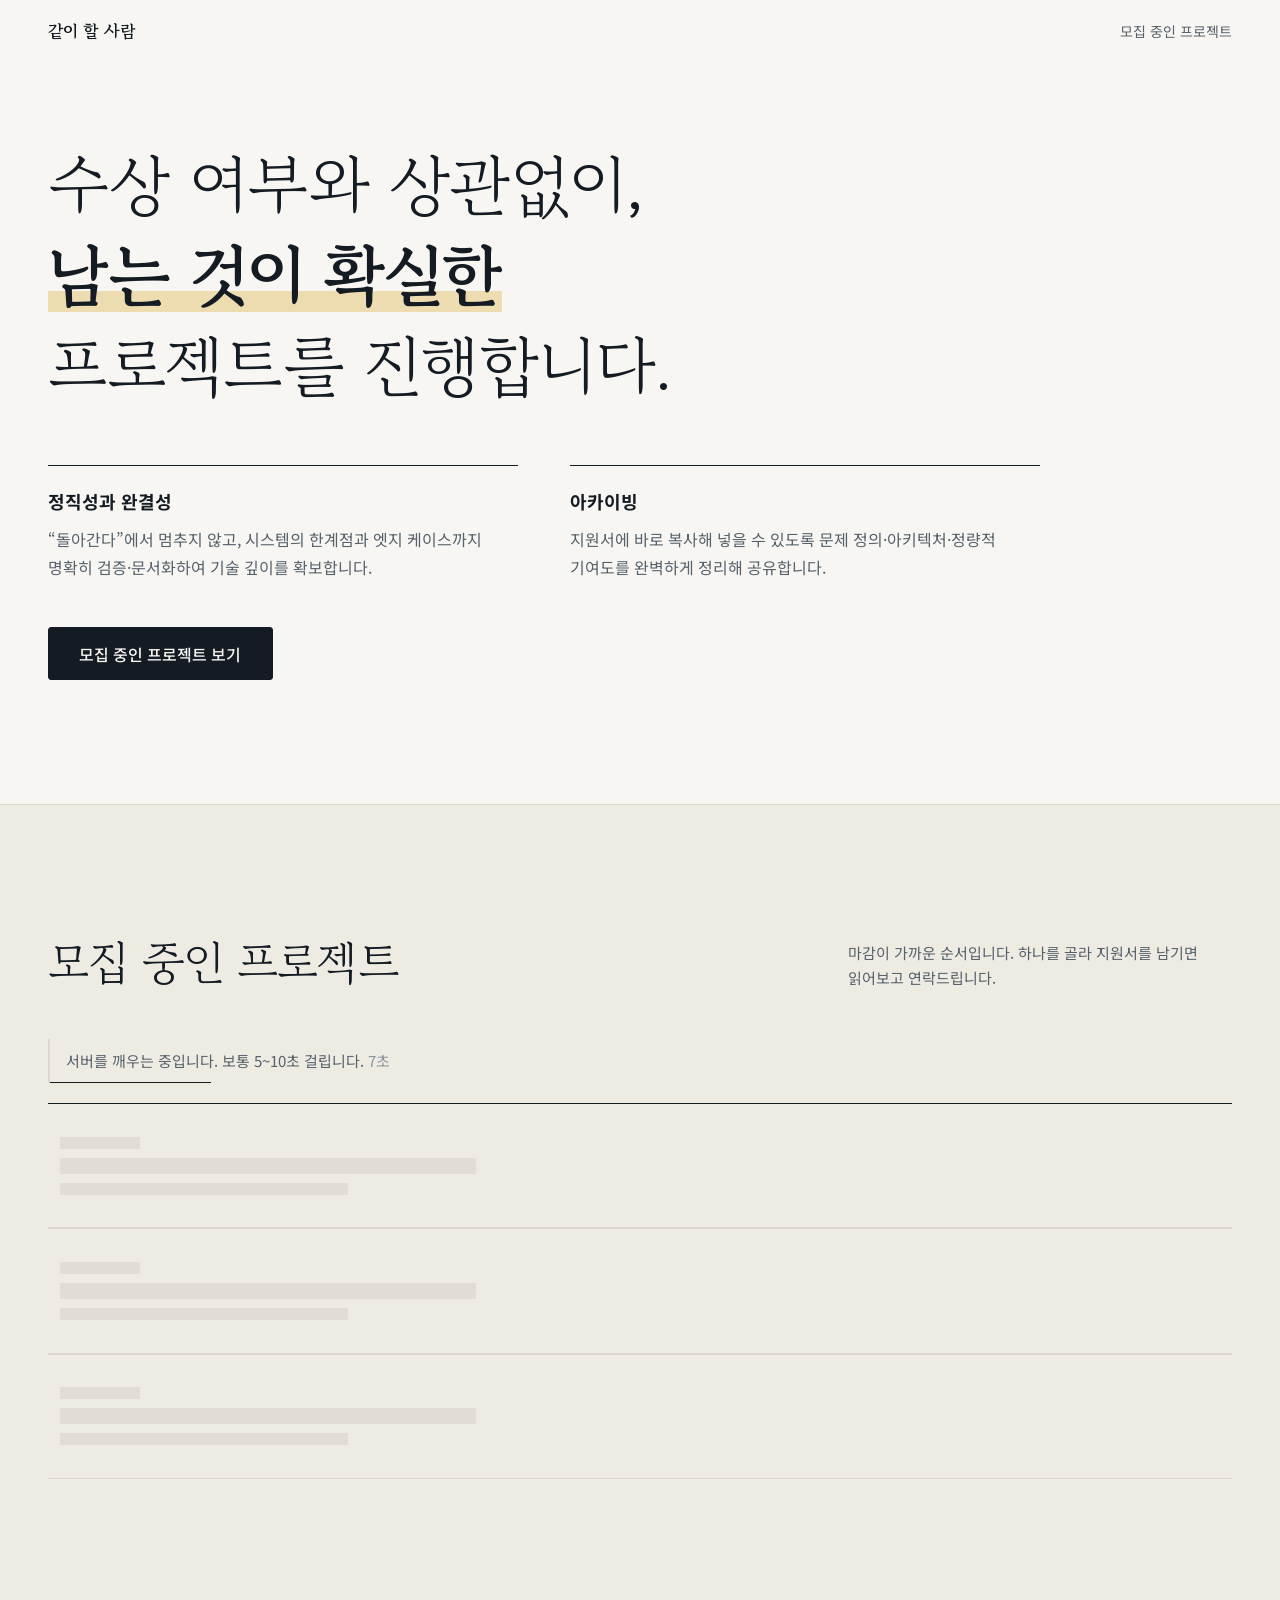
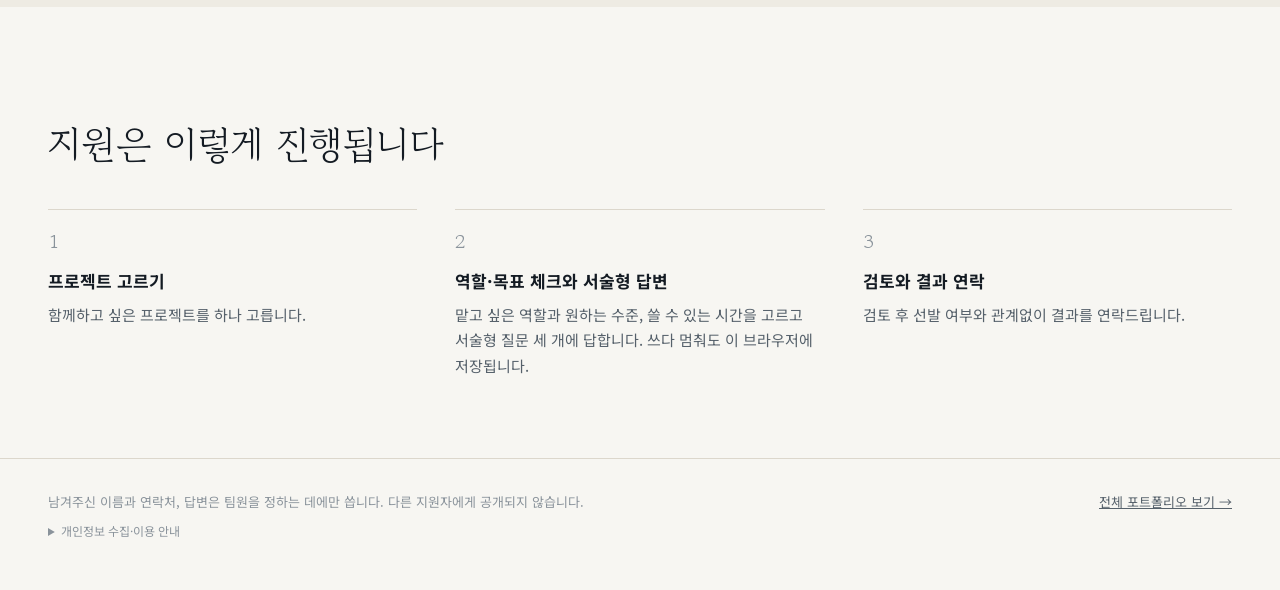
==== commit d3c9d185: "대기 신호 UX: 눌림 즉시 진행형 글자·재클릭 가드, 스켈레톤+이동선, 4·10초 지연 문구 Co-Authored-By: Claude Code <noreply@anthropic." ====
--- a/index.html
+++ b/index.html
@@ -10,7 +10,7 @@
 <meta property="og:description" content="수상 여부와 상관없이, 남는 것이 확실한 프로젝트를 진행합니다.">
 <script>document.documentElement.className += " js";</script>
 <link rel="stylesheet" href="https://fonts.googleapis.com/css2?family=Gowun+Batang:wght@400;700&family=Noto+Sans+KR:wght@400;500;700&display=swap">
-<link rel="stylesheet" href="./css/styles.css?v=6">
+<link rel="stylesheet" href="./css/styles.css?v=7">
 </head>
 <body>
 
@@ -105,9 +105,10 @@
 </footer>
 
 <script src="./js/config.js?v=4"></script>
+<script src="./js/wait.js?v=1"></script>
 <script src="./js/api.js?v=4"></script>
 <script src="./js/motion.js?v=4"></script>
-<script src="./js/home.js?v=5"></script>
+<script src="./js/home.js?v=6"></script>
 
 <!-- 방문 수집 비콘 — 단일 출처: ~/webstats/beacon.template.js (SITE 한 줄만 고친다) -->
 <script>
--- a/css/styles.css
+++ b/css/styles.css
@@ -350,6 +350,32 @@
   max-width: 36rem;
 }
 .notice--bad { border-left-color: var(--signal); color: var(--ink); }
+
+/* ── 대기 신호: 누름 확인 / 기다리는 중 / 오래 걸림 (js/wait.js) ── */
+.btn:active, .post__apply:active { transform: translateY(1px); opacity: 0.8; }
+.btn.is-busy, .post__apply.is-busy { cursor: progress; opacity: 1; }
+.btn.is-busy { position: relative; overflow: hidden; }
+.btn.is-busy::after, .post__apply.is-busy::after { content: "…"; display: inline-block; width: 1.1em; text-align: left; animation: dots 1.1s steps(4, end) infinite; }
+@keyframes dots { 0% { clip-path: inset(0 100% 0 0); } 100% { clip-path: inset(0 0 0 0); } }
+.is-waiting { position: relative; overflow: hidden; }
+.is-waiting::after {
+  content: "";
+  position: absolute;
+  left: 0; bottom: 0;
+  width: 28%; height: 1px;
+  background: var(--ink);
+  animation: slideline 1.6s var(--ease) infinite;
+}
+@keyframes slideline { from { transform: translateX(-100%); } to { transform: translateX(360%); } }
+.wait__sec { color: var(--ink-faint); font-variant-numeric: tabular-nums; }
+.post--ghost { display: block; animation: none; border-top: 1px solid var(--rule); }
+.post--ghost:first-child { border-top: 0; }
+.post--ghost::before { display: none; }
+.ghost { display: block; height: 0.75rem; margin: 0.55rem 0; background: var(--rule); opacity: 0.7; animation: ghostpulse 1.6s ease-in-out infinite; }
+.ghost--s { width: 5rem; }
+.ghost--l { width: min(26rem, 80%); height: 1rem; }
+.ghost--m { width: min(18rem, 60%); }
+@keyframes ghostpulse { 0%, 100% { opacity: 0.35; } 50% { opacity: 0.75; } }
 
 /* ── 꼬리말 ── */
 .foot { border-top: 1px solid var(--rule); padding-top: 2rem; padding-bottom: 3rem; font-size: 0.8125rem; color: var(--ink-faint); }
@@ -563,6 +589,9 @@
 
 @media (prefers-reduced-motion: reduce) {
   html { scroll-behavior: auto; }
+  .is-waiting::after { width: 100%; transform: none; opacity: 0.3; }
+  .btn.is-busy::after, .post__apply.is-busy::after { clip-path: none; }
+  .ghost { opacity: 0.55; }
   *, *::before, *::after {
     animation-duration: 0.01ms !important;
     animation-delay: 0ms !important;
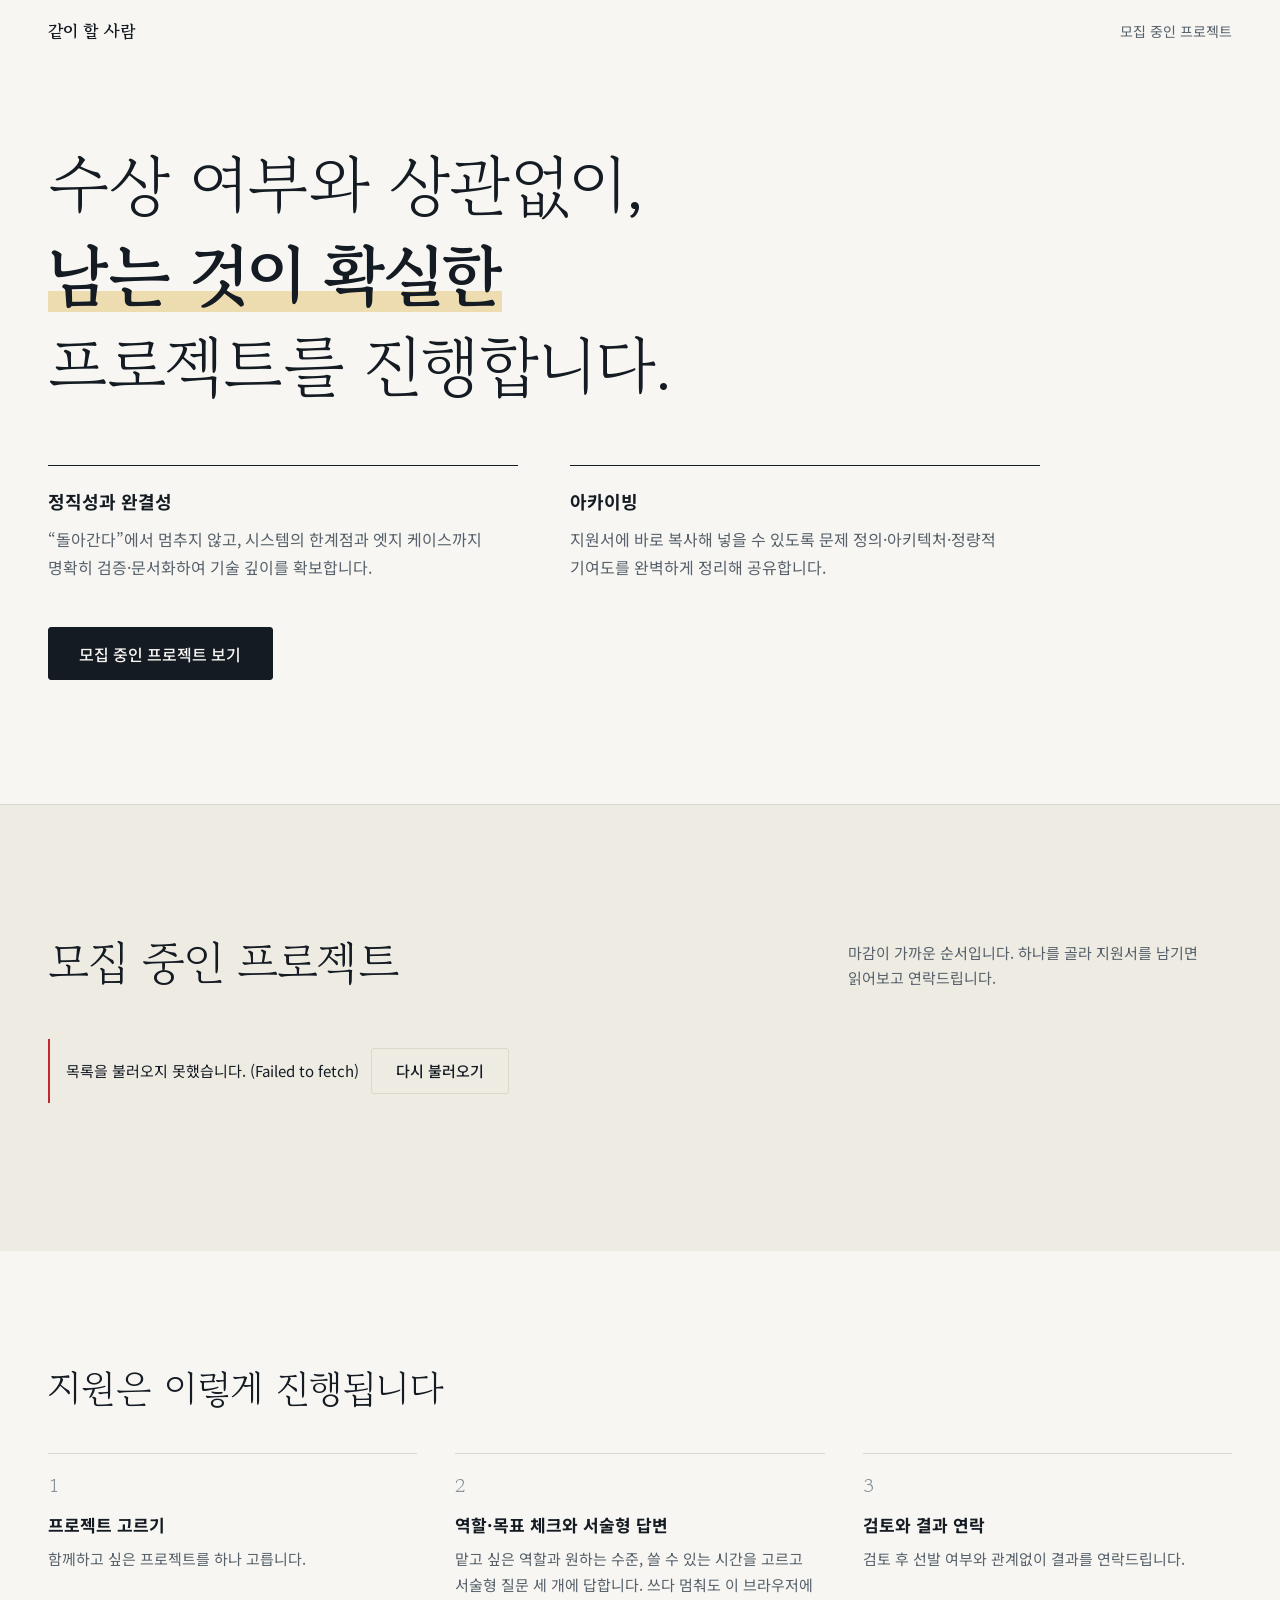
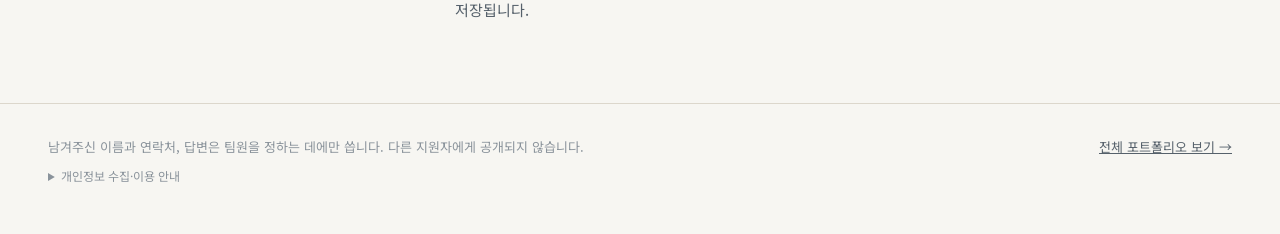
==== commit 060ec719: "공개판 공모전 제안 폼(2단계)·제안하기 버튼·GAS 제안 탭과 일일 캡 Co-Authored-By: Claude Code <noreply@anthropic.com> Claude-" ====
--- a/index.html
+++ b/index.html
@@ -10,14 +10,17 @@
 <meta property="og:description" content="수상 여부와 상관없이, 남는 것이 확실한 프로젝트를 진행합니다.">
 <script>document.documentElement.className += " js";</script>
 <link rel="stylesheet" href="https://fonts.googleapis.com/css2?family=Gowun+Batang:wght@400;700&family=Noto+Sans+KR:wght@400;500;700&display=swap">
-<link rel="stylesheet" href="./css/styles.css?v=7">
+<link rel="stylesheet" href="./css/styles.css?v=8">
 </head>
 <body>
 
 <header class="nav">
   <div class="wrap nav__inner">
     <a class="nav__brand" href="./index.html">같이 할 사람</a>
-    <a class="nav__link" href="#contests">모집 중인 프로젝트</a>
+    <div class="nav__links">
+      <a class="nav__link" href="#contests">모집 중인 프로젝트</a>
+      <!-- public-slot:suggest-nav -->
+    </div>
   </div>
 </header>
 
@@ -45,6 +48,7 @@
 
       <div class="hero__cta" data-anim style="--d:7">
         <a class="btn btn--lg" href="#contests">모집 중인 프로젝트 보기</a>
+        <!-- public-slot:suggest-hero -->
       </div>
     </div>
   </section>
@@ -62,6 +66,8 @@
       <ol class="posts" id="list" hidden></ol>
     </div>
   </section>
+
+  <!-- public-slot:suggest-band -->
 
   <section class="flow">
     <div class="wrap">
@@ -106,7 +112,7 @@
 
 <script src="./js/config.js?v=4"></script>
 <script src="./js/wait.js?v=1"></script>
-<script src="./js/api.js?v=4"></script>
+<script src="./js/api.js?v=5"></script>
 <script src="./js/motion.js?v=4"></script>
 <script src="./js/home.js?v=6"></script>
 
--- a/css/styles.css
+++ b/css/styles.css
@@ -138,6 +138,10 @@
 .nav__brand { font-family: var(--f-serif); font-weight: 700; font-size: 1.0625rem; text-decoration: none; }
 .nav__link { font-size: 0.875rem; color: var(--ink-soft); text-decoration: none; transition: color 0.2s; }
 .nav__link:hover { color: var(--ink); }
+.nav__links { display: flex; align-items: center; gap: 1.25rem; min-width: 0; }
+/* 제안하기 — 공개판 머리말에서 한눈에 보이는 단추. 채운 잉크색 사각형, 다른 장식 없음 */
+.nav__cta { background: var(--ink); color: var(--paper); padding: 0.55em 1em; border-radius: 3px; font-weight: 500; white-space: nowrap; }
+.nav__cta:hover { color: var(--paper); opacity: 0.86; }
 
 /* ── 첫 화면 ── */
 .hero {
@@ -181,7 +185,7 @@
 .principle__title { font-size: 1.125rem; font-weight: 700; margin: 0 0 0.5rem; }
 .principle__text { margin: 0; color: var(--ink-soft); font-size: 1rem; line-height: 1.8; }
 
-.hero__cta { margin-top: clamp(2.25rem, 5vh, 3.5rem); }
+.hero__cta { margin-top: clamp(2.25rem, 5vh, 3.5rem); display: flex; flex-wrap: wrap; gap: 0.75rem; }
 
 /* 첫 화면 입장: 제목은 줄마다 아래에서 올라오고, 나머지는 옅게 떠오른다 */
 .js [data-anim] {
@@ -645,3 +649,12 @@
 .foot__privacy p { margin: 0.5rem 0 0; max-width: 46rem; line-height: 1.7; }
 .operator__list li { grid-template-columns: 5.25rem minmax(0, 1fr); }
 @media (max-width: 640px) { .operator__list li { grid-template-columns: 1fr; } }
+
+/* ── 공모전 제안 (공개판 전용 조각이 쓰는 스타일) ── */
+.suggest { border-top: 1px solid var(--ink); padding-top: clamp(3.5rem, 8vw, 6rem); padding-bottom: clamp(3.5rem, 8vw, 6rem); }
+.suggest__inner { display: grid; grid-template-columns: minmax(0, 1fr) minmax(0, 28rem); gap: 1.75rem clamp(2rem, 6vw, 5rem); align-items: end; }
+.suggest__title { font-family: var(--f-serif); font-weight: 400; font-size: clamp(1.7rem, 3.2vw, 2.6rem); line-height: 1.35; letter-spacing: -0.015em; margin: 0; word-break: keep-all; }
+.suggest__text { margin: 0 0 1.5rem; color: var(--ink-soft); font-size: 0.9375rem; word-break: keep-all; }
+.trap { position: absolute; left: -9999px; width: 1px; height: 1px; overflow: hidden; }
+@media (max-width: 860px) { .suggest__inner { grid-template-columns: minmax(0, 1fr); align-items: start; } }
+@media (max-width: 480px) { .nav__links { gap: 0.9rem; } .nav__links .nav__link:not(.nav__cta) { display: none; } }
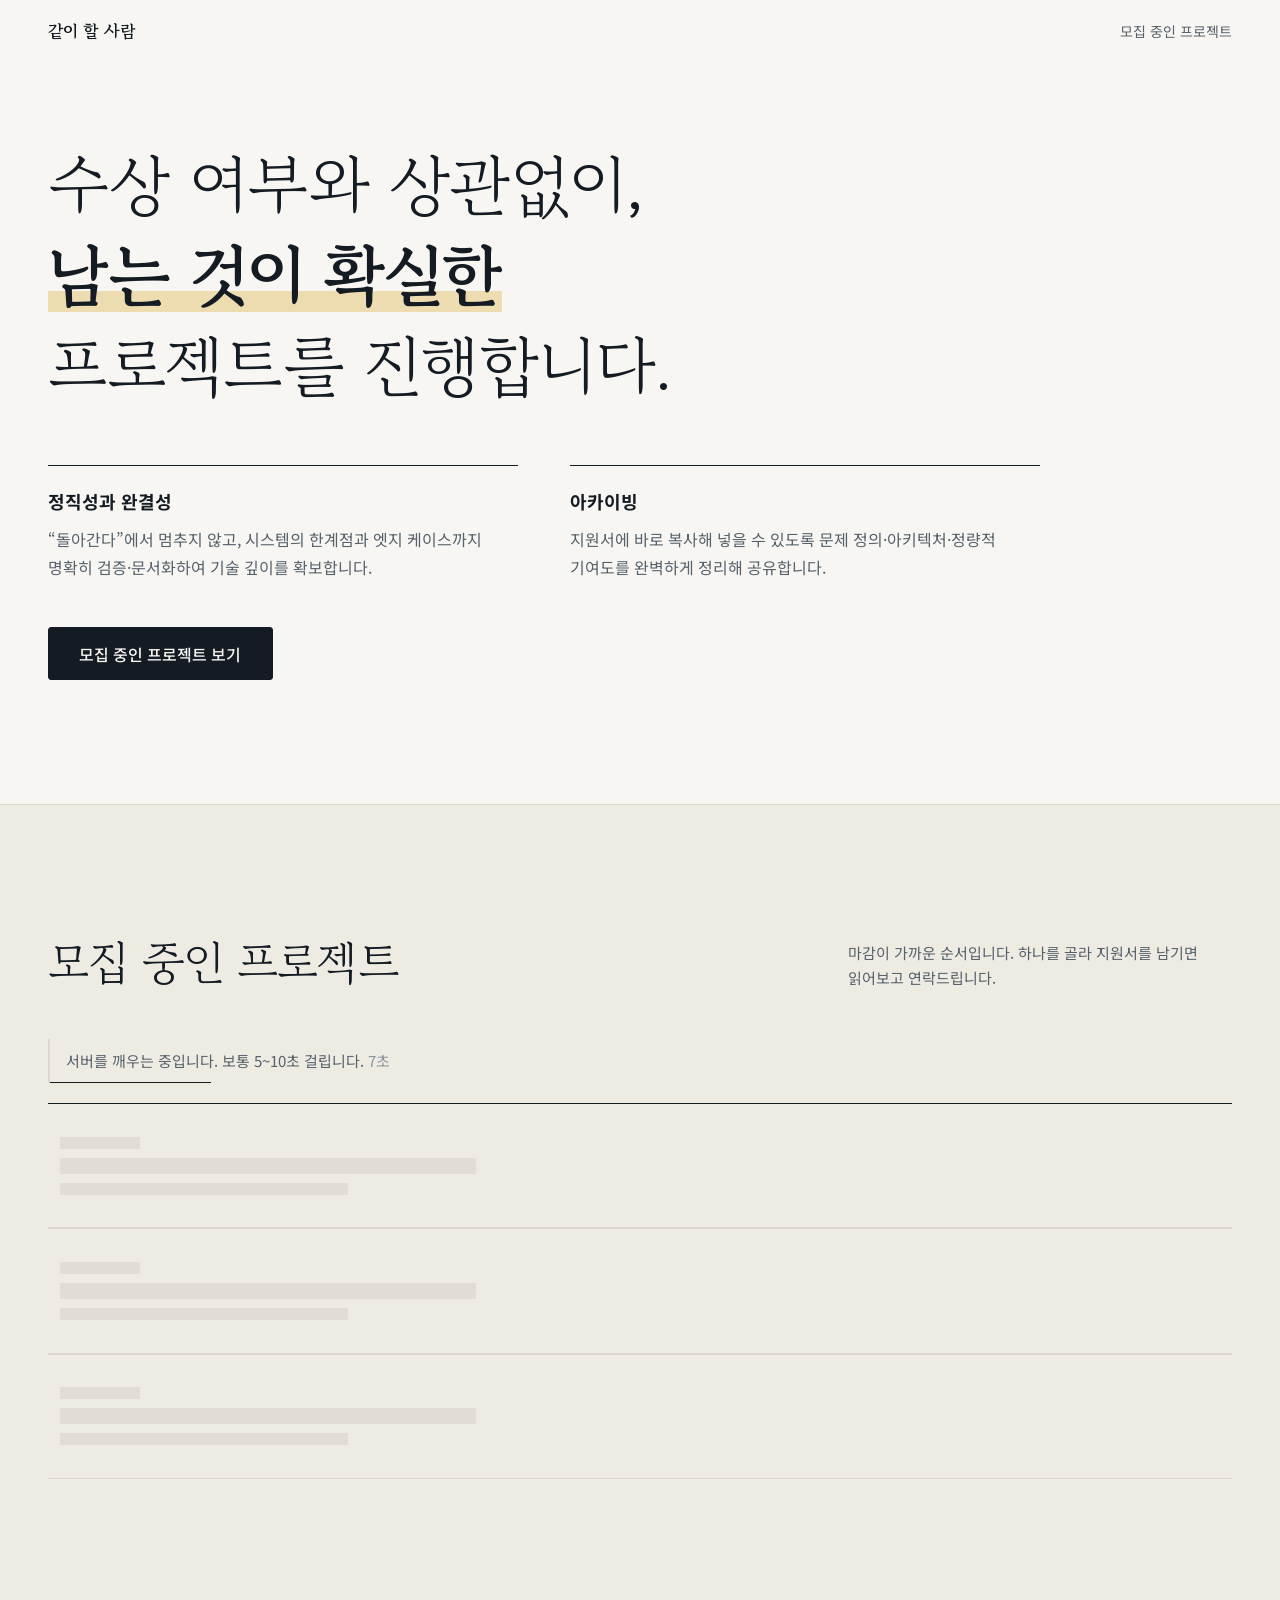
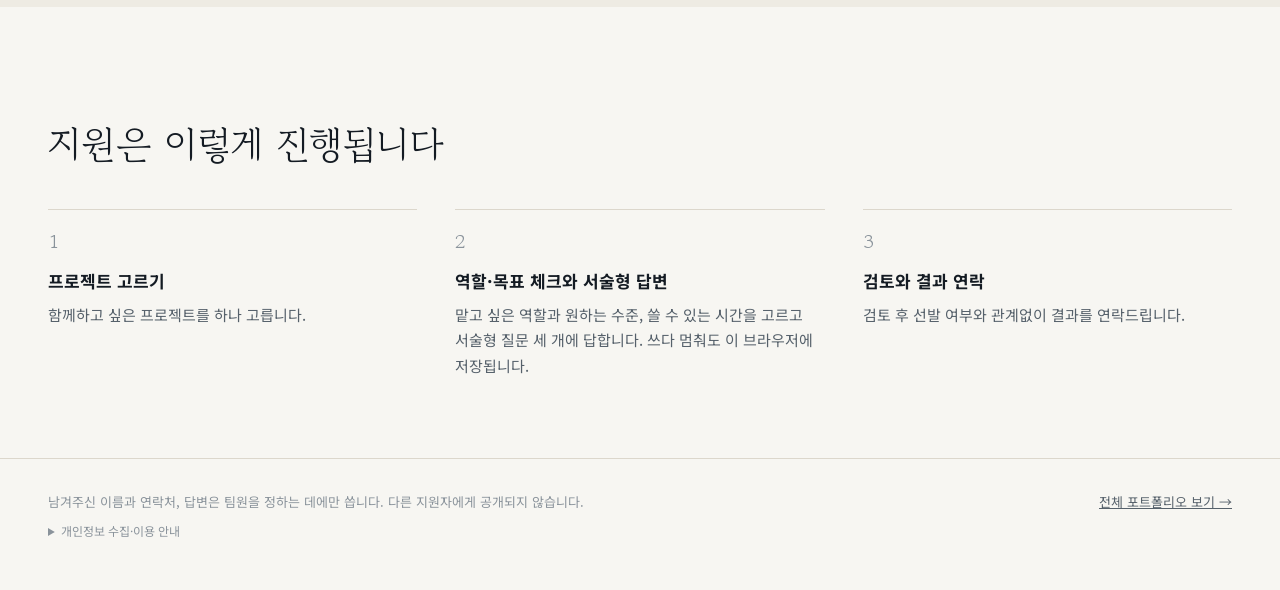
==== commit 30f443e6: "실패 안내: HTTP 코드 대신 종류별 문장(연결·시간초과·서버·형식), 속사정은 콘솔로 — ux-error-tell-user 카드 Co-Authored-By: Claude Opu" ====
--- a/index.html
+++ b/index.html
@@ -112,9 +112,9 @@
 
 <script src="./js/config.js?v=4"></script>
 <script src="./js/wait.js?v=1"></script>
-<script src="./js/api.js?v=5"></script>
+<script src="./js/api.js?v=7"></script>
 <script src="./js/motion.js?v=4"></script>
-<script src="./js/home.js?v=6"></script>
+<script src="./js/home.js?v=7"></script>
 
 <!-- 방문 수집 비콘 — 단일 출처: ~/webstats/beacon.template.js (SITE 한 줄만 고친다) -->
 <script>
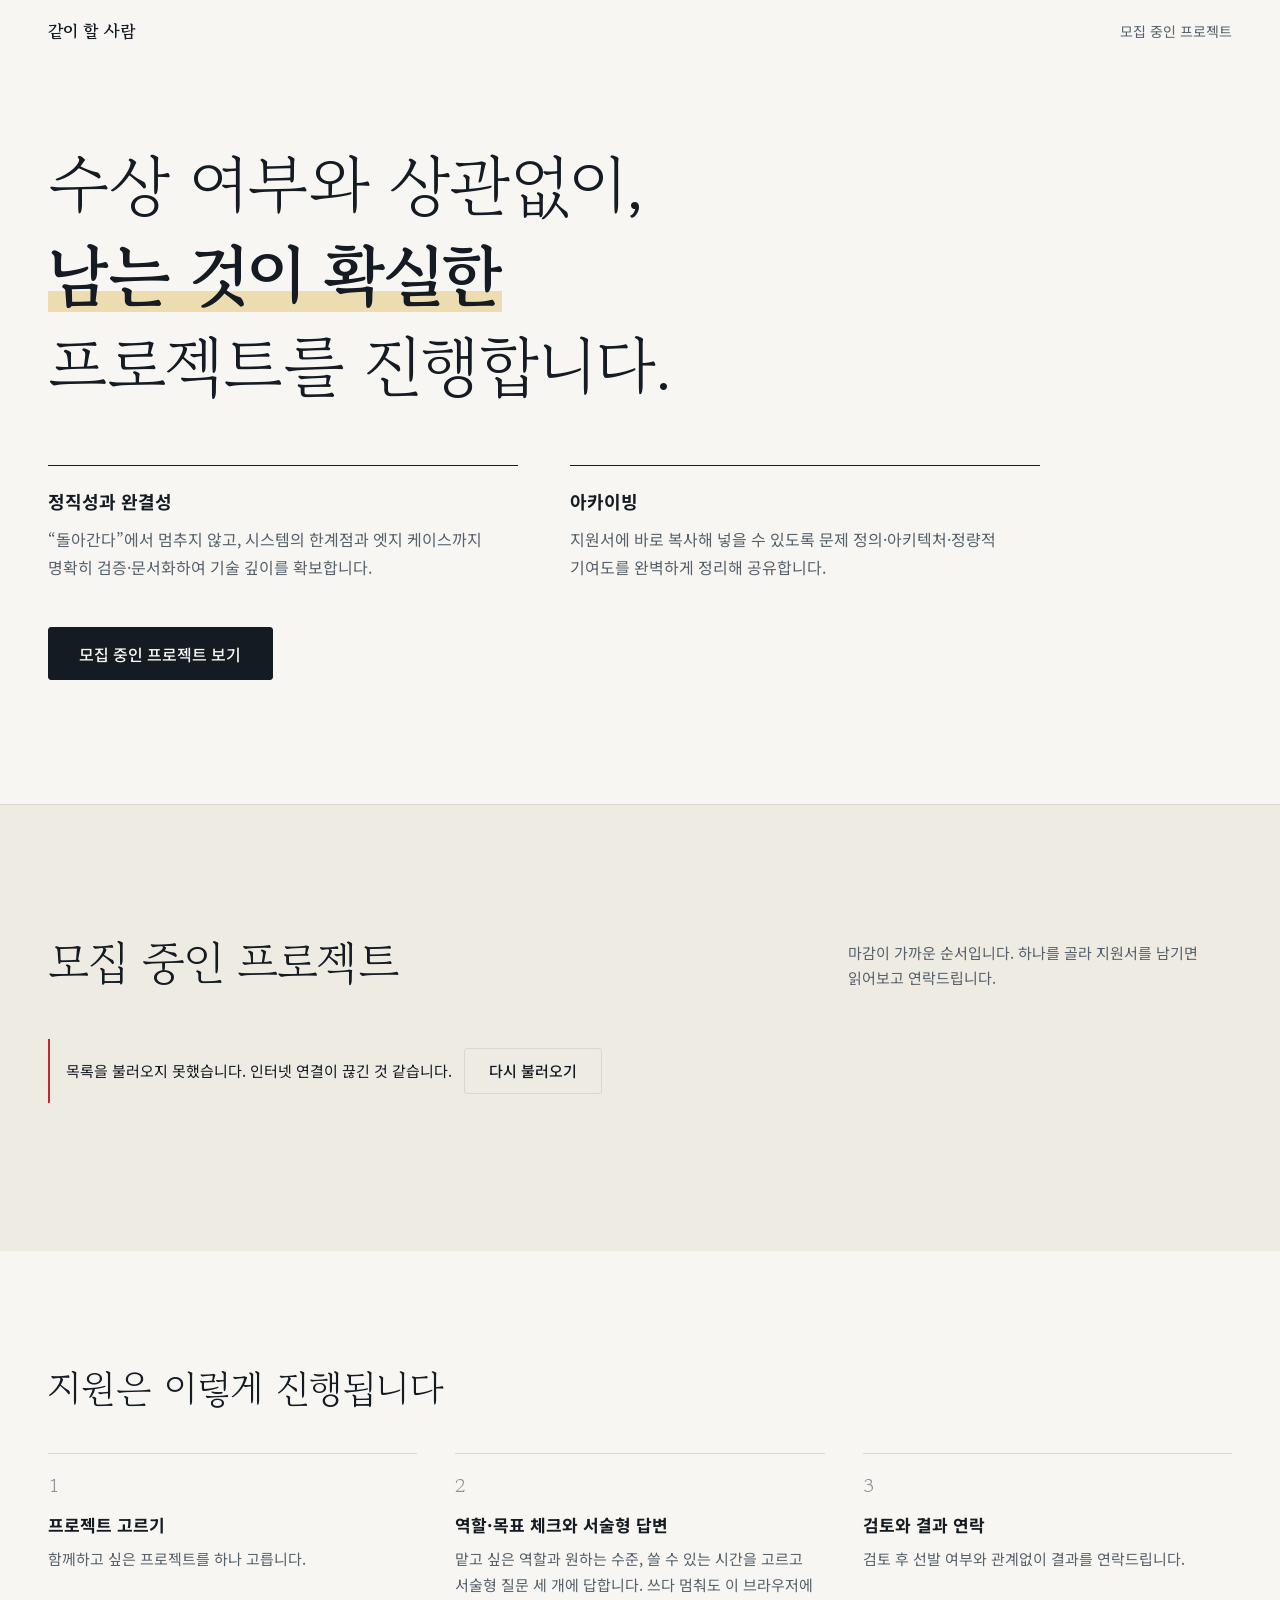
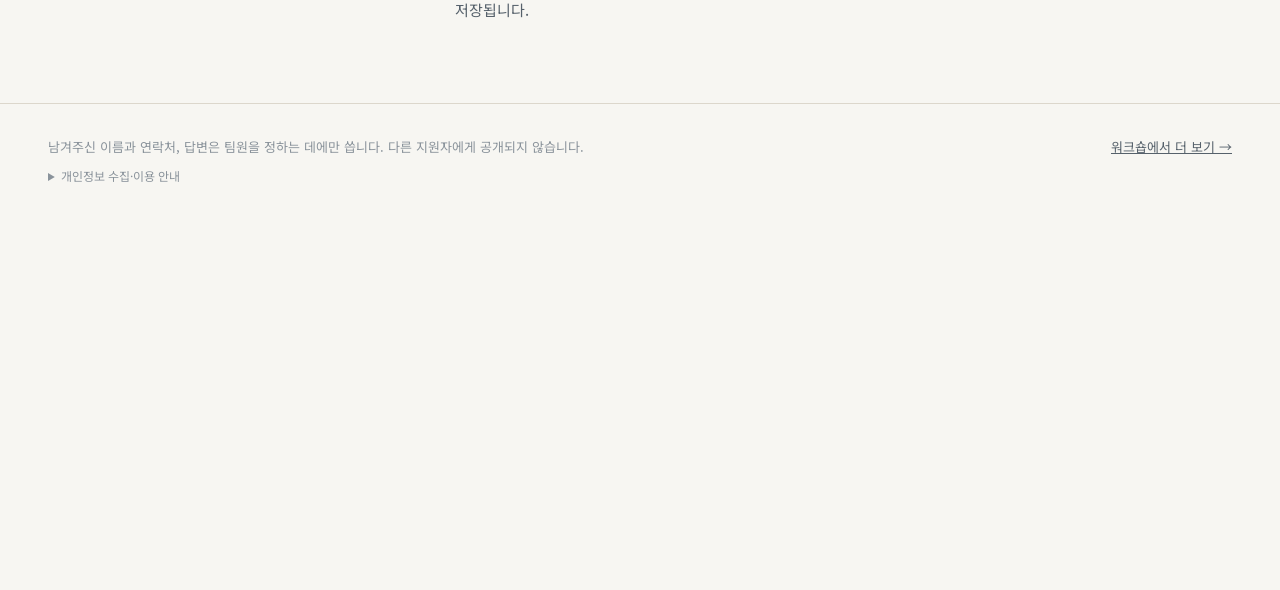
==== commit 1ebdb713: "backlink: point to the Workshop instead of the main portfolio Co-Authored-By: Claude Opus 5.5 <norep" ====
--- a/index.html
+++ b/index.html
@@ -105,7 +105,7 @@
       삭제를 원하시면 연락받으실 때 말씀해 주세요.</p>
     </details>
     <!-- friends-only:start -->
-    <p><a href="https://euichanlee0608-svg.github.io/">전체 포트폴리오 보기 →</a></p>
+    <p><a href="https://euichanlee0608-svg.github.io/workshop/">워크숍에서 더 보기 →</a></p>
     <!-- friends-only:end -->
   </div>
 </footer>
